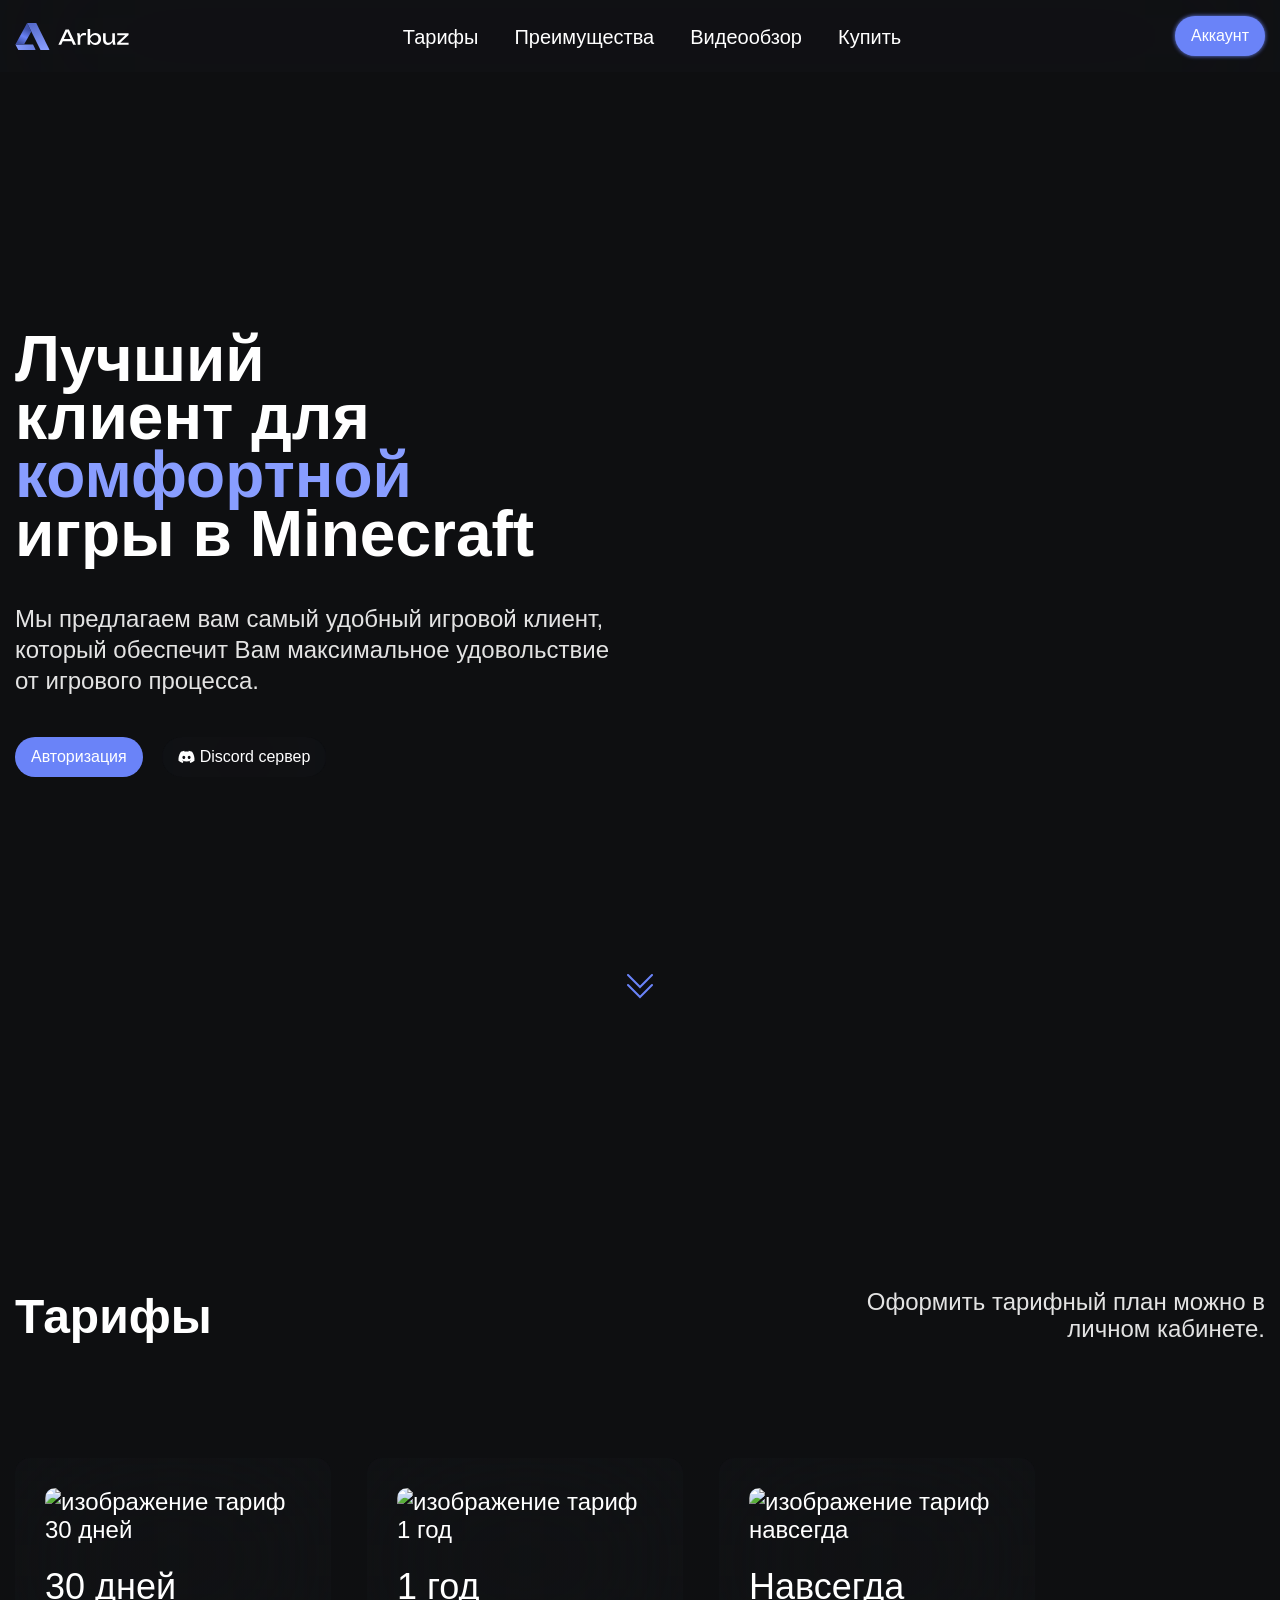
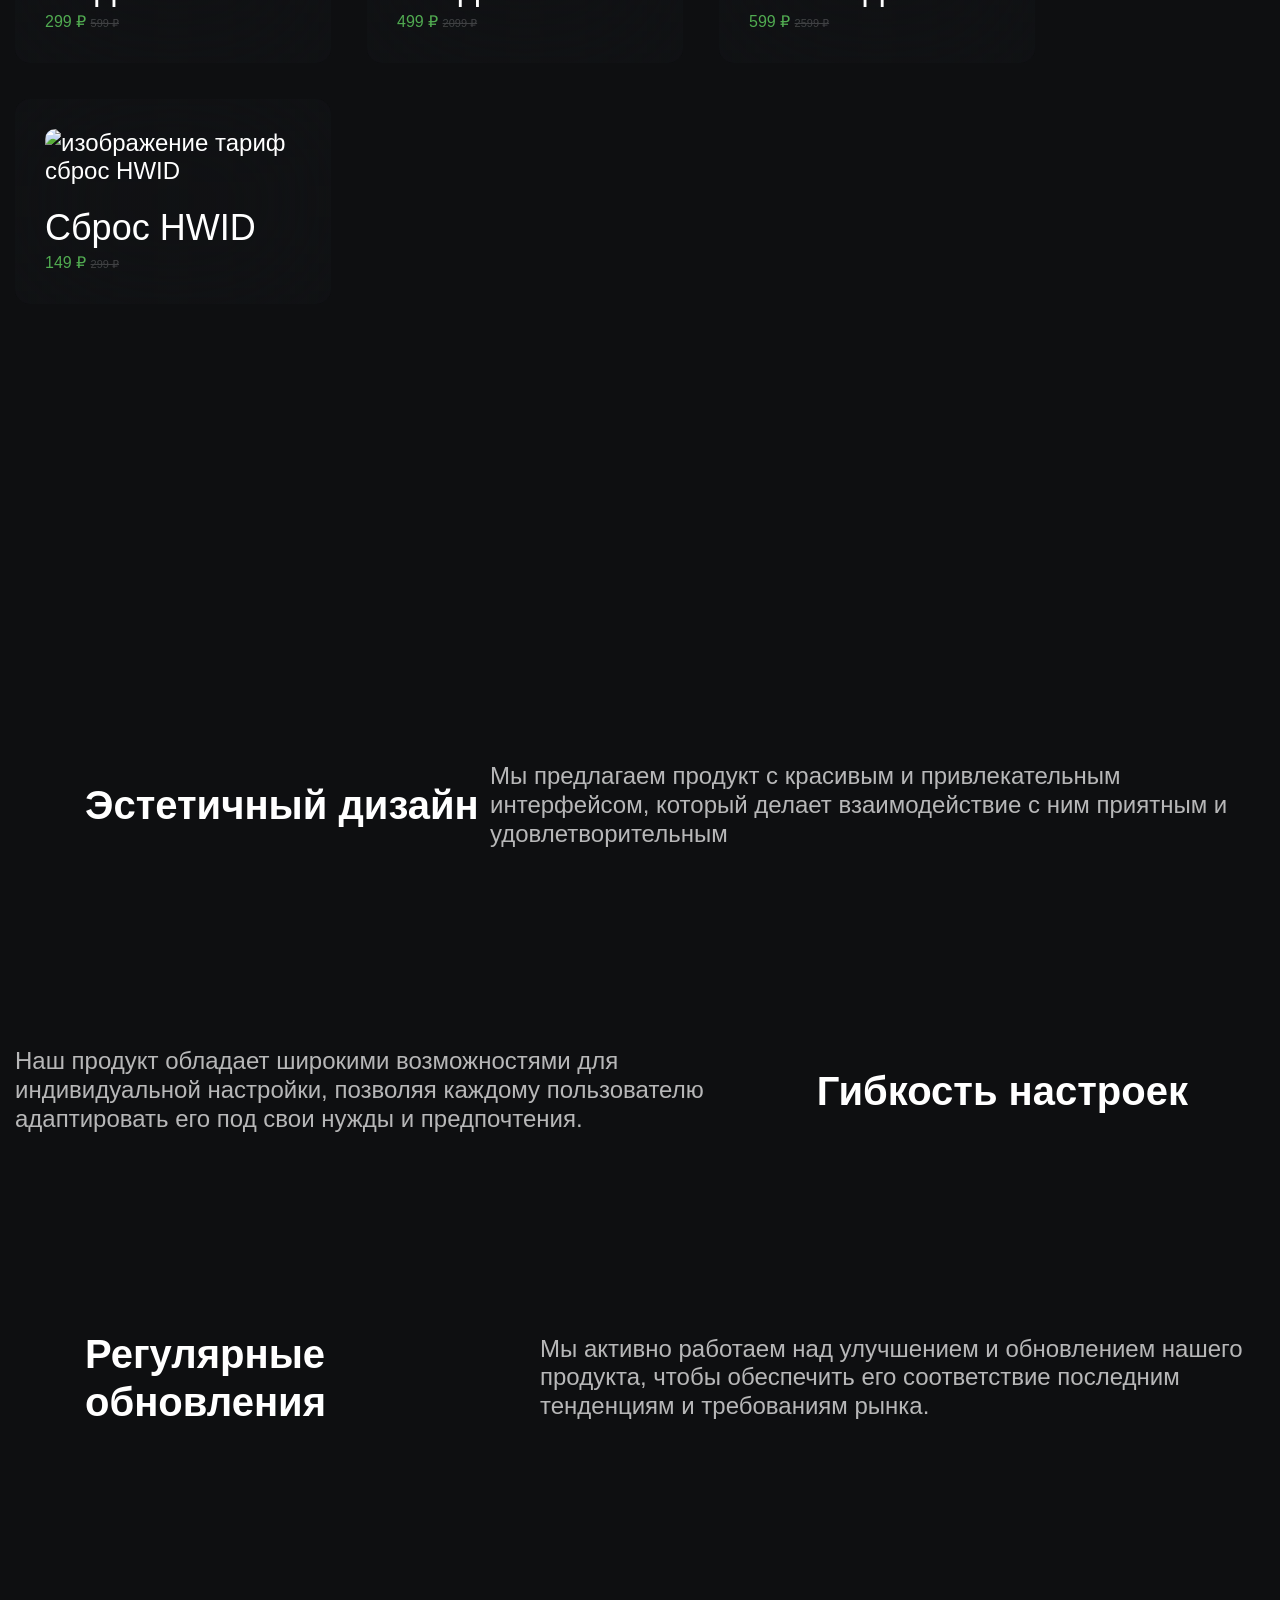
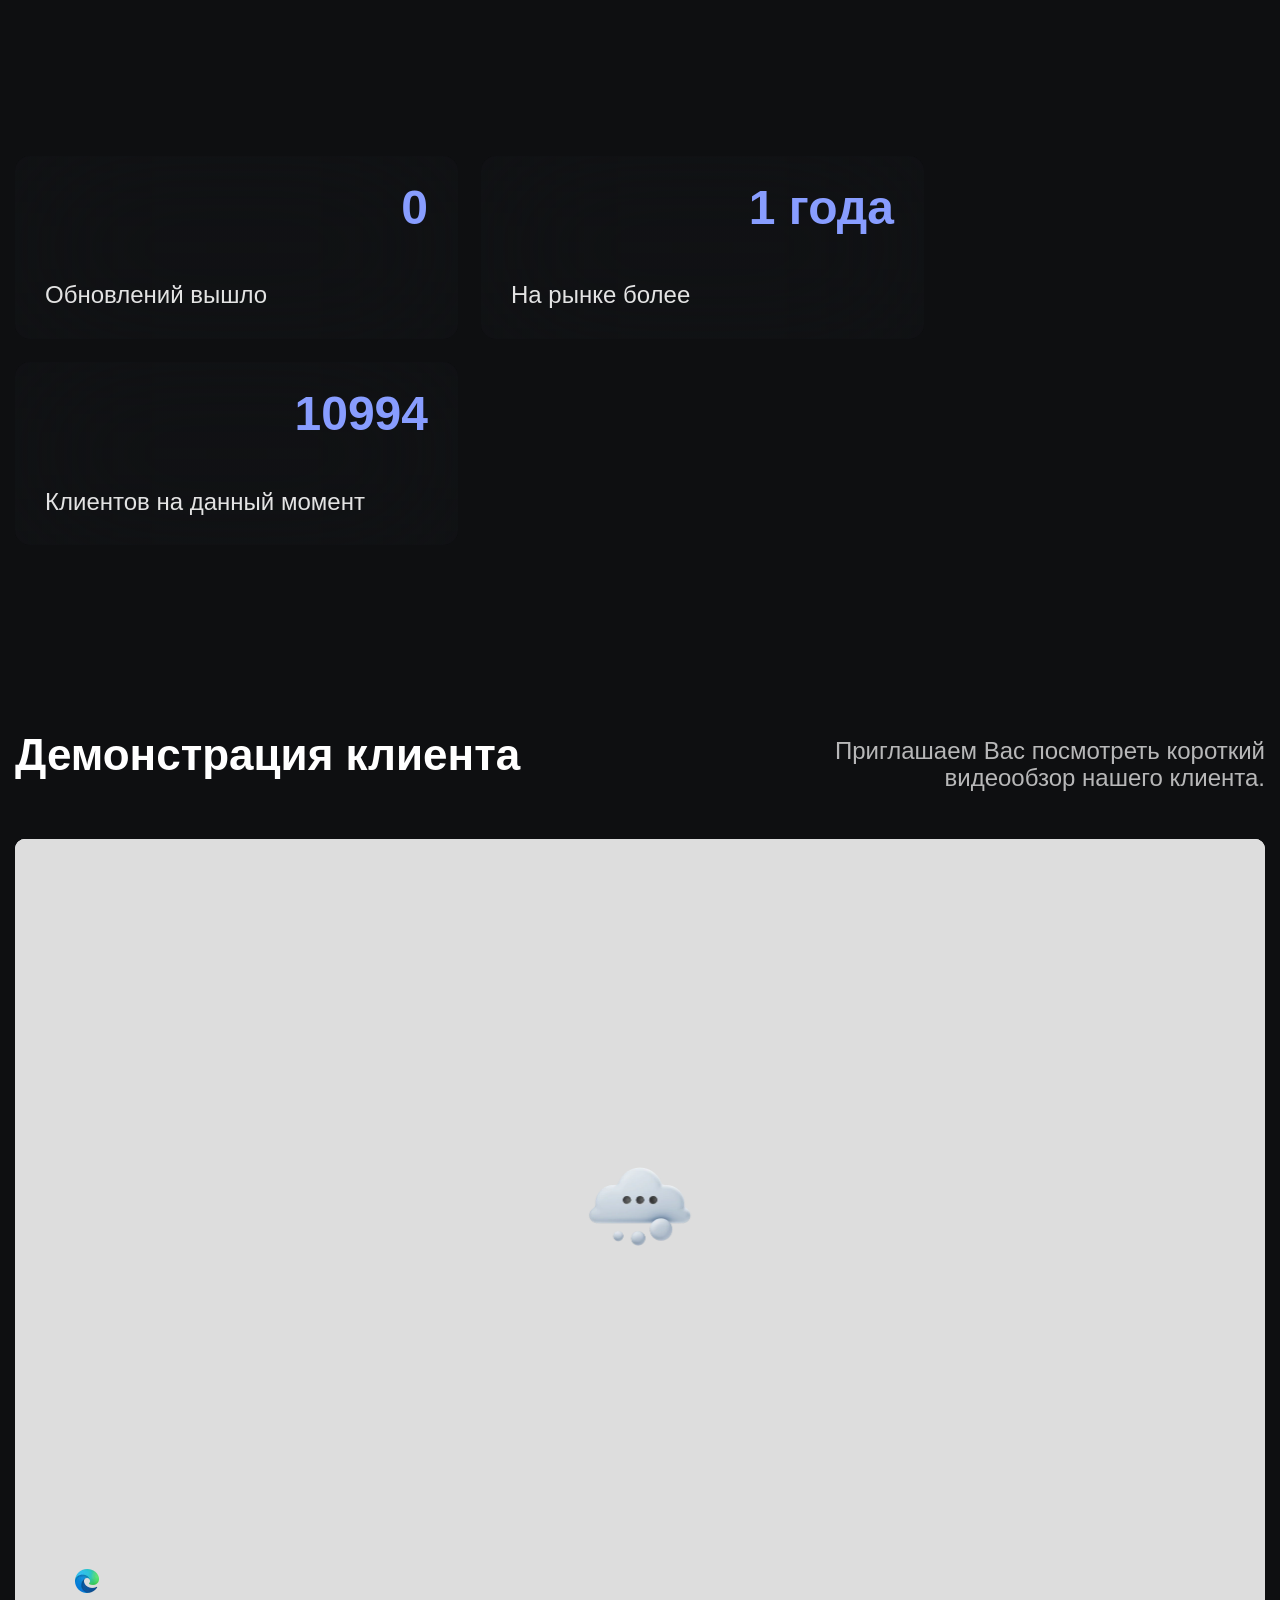
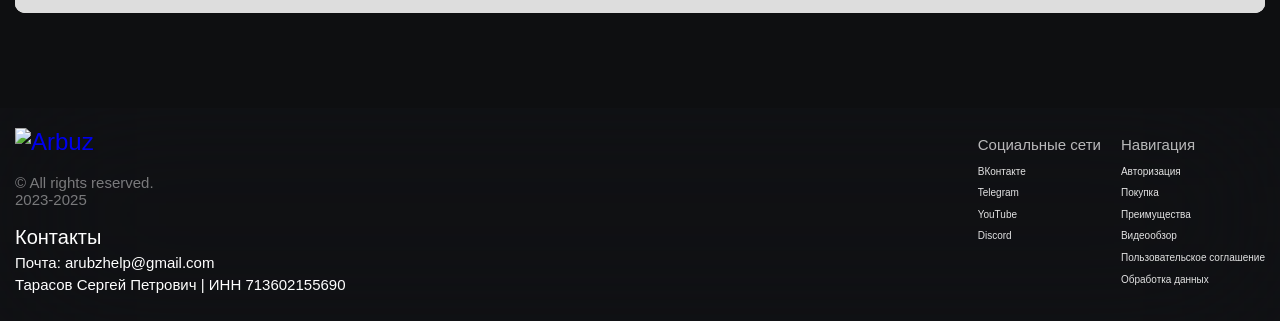
==== index.html @ bd21664f "Update and rename Arbuz.html to index.html" ====
<!DOCTYPE html>
<!-- saved from url=(0017)https://arbuz.cc/ -->
<html lang="en"><head><meta http-equiv="Content-Type" content="text/html; charset=UTF-8">
  
  <meta name="viewport" content="width=device-width, initial-scale=1.0">
  <meta name="keywords" content="arbuz, arbuz client, nursultan, nursultan nextgen, nurik, wexside, celestial, akrien, minecraft, minecraft 1.8, minecraft 1.12.2, minecraft 1.16.5, deadcode, нурсултан, nursultan client, нурсултан клиент, нурик, вексайд, целестиал, акриен, майнкрафт, чит, читы, читы для майнкрафт, читы для minecraft, чит на майнкрафт, чит на minecraft">
  <meta name="description" content=" KalyvanClient - Лучший клиент для комфортной игры. Для майнкрафт 1.16.5 ">
  <title>KalyvanClient</title>
  <link rel="shortcut icon" href="https://arbuz.cc/images/favicon.svg" type="image/svg">
  <link rel="preconnect" href="https://fonts.googleapis.com/">
  <link rel="preconnect" href="https://fonts.gstatic.com/" crossorigin="">
  <link href="css2" rel="stylesheet">
  <link href="css2(1)" rel="stylesheet">
  <link rel="stylesheet" href="aos.css">
  <link rel="stylesheet" href="hamburgers.min.css">
  <link rel="stylesheet" href="var.css">
  <link rel="stylesheet" href="normalize.css">
  <link rel="stylesheet" href="style.css">
  <link rel="stylesheet" href="media.css">
</head>
<body data-aos-easing="ease" data-aos-duration="1000" data-aos-delay="0">

<div class="wrapper">


  <header><div>
    <header class="header">
        <div class="container">
            <div class="header-inner">
                <a href="https://arbuz.cc/">
                    <img src="logo-brand.svg" alt="KalyvanClient">
                </a>
                <button id="hamburger" class="hamburger hamburger--collapse" type="button">
          <span class="hamburger-box">
            <span class="hamburger-inner"></span>
          </span>
                </button>

                <div class="header-main-nav-inner">
                    <nav class="header-main-nav">
                        <ul class="main-nav">
                            <li class="main-nav-list">
                                <a href="https://arbuz.cc/#tariff" class="main-nav-link">Тарифы</a>
                            </li>
                            <li class="main-nav-list">
                                <a href="https://arbuz.cc/#advantages" class="main-nav-link">Преимущества</a>
                            </li>
                            <li class="main-nav-list">
                                <a href="https://arbuz.cc/#videoReview" class="main-nav-link">Видеообзор</a>
                            </li>
                            <li class="main-nav-list">
                                <a href="https://arbuz.cc/cabinet" class="main-nav-link">Купить</a>
                            </li>
                        </ul>
                    </nav>


                    
                    <a href="https://arbuz.cc/auth" class="header-button-authme">Аккаунт</a>
                </div>
            </div>
        </div>
    </header>
</div></header>


  <main class="main-block-bg">
    <div class="container main-block-inner">
      <div class="main-block-info">
        <h1 class="main-block-headline">
          Лучший <br>клиент для <span class="main-block-headline-focus">комфортной</span> <br>игры в Minecraft
        </h1>
        <p class="main-block-desc">
          Мы предлагаем вам самый удобный игровой клиент, который обеспечит Вам максимальное удовольствие от игрового
          процесса.
        </p>
        <div class="main-block-button">
          <a href="https://arbuz.cc/auth" class="main-block-authme">Авторизация</a>
          <a href="https://discord.com/invite/arbuzclient" target="_blank" class="main-block-discord">
            <svg viewBox="0 0 18 18" xmlns="http://www.w3.org/2000/svg" width="17">
              <path d="M14.9006 4.06779C13.7837 3.56177 12.6046 3.20279 11.3934 3C11.2277
              3.2932 11.0777 3.59486 10.9441 3.90372C9.65398 3.71134 8.34198 3.71134
              7.05182 3.90372C6.91819 3.59489 6.76822 3.29323 6.60255 3C5.39058 3.2045
              4.21068 3.56434 3.09264 4.07044C0.87304 7.32013 0.271342 10.4891 0.572191
               13.6131C1.87204 14.5635 3.32695 15.2862 4.87367 15.75C5.22194 15.2865 5.53012
               14.7947 5.79494 14.28C5.29196 14.0941 4.8065 13.8647 4.34417 13.5946C4.46585
               13.5072 4.58485 13.4173 4.69985 13.3299C6.04511 13.956 7.51339 14.2806 8.99999
               14.2806C10.4866 14.2806 11.9549 13.956 13.3001 13.3299C13.4165 13.4239 13.5355
               13.5139 13.6558 13.5946C13.1926 13.8652 12.7062 14.0949 12.2024 14.2813C12.4668
               14.7958 12.775 15.2871 13.1236 15.75C14.6717 15.2881 16.1277 14.5657 17.4278
               13.6144C17.7808 9.99159 16.8247 6.85173 14.9006 4.06779ZM6.17601 11.6919C5.33765
               11.6919 4.64502 10.939 4.64502 10.0128C4.64502 9.08655 5.31358 8.32705 6.17334
               8.32705C7.0331 8.32705 7.72037 9.08655 7.70567 10.0128C7.69096 10.939 7.03043
               11.6919 6.17601 11.6919ZM11.824 11.6919C10.9843 11.6919 10.2943 10.939 10.2943
               10.0128C10.2943 9.08655 10.9629 8.32705 11.824 8.32705C12.6851 8.32705 13.367
               9.08655 13.3523 10.0128C13.3376 10.939 12.6784 11.6919 11.824 11.6919Z" fill="#fff"></path>
            </svg>
            <span>Discord сервер</span>
          </a>
        </div>
      </div>
      <div class="main-block-banner"></div>
    </div>
  </main>

  <section class="about-tariff">
    <div class="container">
      <a href="https://arbuz.cc/#tariff" class="about-tariff-scroll">
        <img src="ic-arrow.svg" alt="иконка скролла">
      </a>

      <div id="tariff" class="about-tariff-section">
        <div class="about-tariff-section-desc">
          <h3 class="about-tariff-section-headline">Тарифы</h3>
          <p class="about-tariff-section-desc-subtitle">Оформить тарифный план можно в личном кабинете.</p>
        </div>

        <div class="about-tariff-card-list">
          <a href="https://arbuz.cc/cabinet" class="about-tariff-card aos-init aos-animate" data-aos="fade-up" data-aos-delay="100" data-aos-once="true">
            <img class="about-tariff-card-image" src="./Arbuz_files/tariff-30-days.png" alt="изображение тариф 30 дней">
            <h4 class="about-tariff-card-period">30 дней</h4>
            <span class="about-tariff-card-price">299 ₽ <span class="about-tariff-card-old-price">599 ₽</span></span>
          </a>
          <a href="https://arbuz.cc/cabinet" class="about-tariff-card aos-init aos-animate" data-aos="fade-up" data-aos-delay="300" data-aos-once="true">
            <img class="about-tariff-card-image" src="./Arbuz_files/tariff-365-days.png" alt="изображение тариф 1 год">
            <h4 class="about-tariff-card-period">1 год</h4>
            <span class="about-tariff-card-price">499 ₽ <span class="about-tariff-card-old-price">2099 ₽</span></span>
          </a>
          <a href="https://arbuz.cc/cabinet" class="about-tariff-card aos-init aos-animate" data-aos="fade-up" data-aos-delay="500" data-aos-once="true">
            <img class="about-tariff-card-image" src="./Arbuz_files/tariff-forever.png" alt="изображение тариф навсегда">
            <h4 class="about-tariff-card-period">Навсегда</h4>
            <span class="about-tariff-card-price">599 ₽ <span class="about-tariff-card-old-price">2599 ₽</span></span>
          </a>
          <a href="https://arbuz.cc/cabinet" class="about-tariff-card aos-init aos-animate" data-aos="fade-up" data-aos-delay="700" data-aos-once="true">
            <img class="about-tariff-card-image" src="./Arbuz_files/tariff-reset.png" alt="изображение тариф сброс HWID">
            <h4 class="about-tariff-card-period">Сброс HWID</h4>
            <span class="about-tariff-card-price">149 ₽ <span class="about-tariff-card-old-price">299 ₽</span></span>
          </a>
        </div>
      </div>
    </div>
  </section>

  <section id="advantages" class="advantage-section">
    <div class="advantage-section-step-one">
      <div class="container">
        <div class="advantage-section-step-one-box">
          <h3 class="advantage-step-headline ic-diamond aos-init aos-animate" data-aos="zoom-fade-right" data-aos-delay="100" data-aos-once="true">
            Эстетичный дизайн</h3>
          <p class="advantage-step-desc aos-init aos-animate" data-aos="zoom-fade-left" data-aos-delay="300" data-aos-once="true">Мы предлагаем
            продукт с красивым и привлекательным интерфейсом, который делает взаимодействие с ним приятным и
            удовлетворительным</p>
        </div>
      </div>
    </div>
    <div class="advantage-section-step-two">
      <div class="container">
        <div class="advantage-section-step-two-box">
          <p class="advantage-step-desc aos-init aos-animate" data-aos="zoom-fade-right" data-aos-delay="100" data-aos-once="true">Наш продукт
            обладает широкими возможностями для индивидуальной настройки, позволяя каждому пользователю адаптировать его
            под свои нужды и предпочтения.</p>
          <h3 class="advantage-step-headline keyboard aos-init aos-animate" data-aos="zoom-fade-left" data-aos-delay="300" data-aos-once="true">
            Гибкость настроек</h3>
        </div>
      </div>
    </div>
    <div class="advantage-section-step-three">
      <div class="container">
        <div class="advantage-section-step-three-box">
          <h3 class="advantage-step-headline update aos-init aos-animate" data-aos="zoom-fade-right" data-aos-delay="100" data-aos-once="true">
            Регулярные обновления</h3>
          <p class="advantage-step-desc update aos-init aos-animate" data-aos="zoom-fade-left" data-aos-delay="300" data-aos-once="true">Мы активно
            работаем над улучшением и обновлением нашего продукта, чтобы обеспечить его соответствие последним тенденциям
            и требованиям рынка.</p>
        </div>
      </div>
    </div>
  </section>

  <section class="about-brand">
    <div class="container">
      <div class="about-brand-card-list">
        <div class="about-brand-card update aos-init aos-animate" data-aos="fade-up" data-aos-delay="100" data-aos-once="true">
          <h5 class="about-brand-card-headline">0</h5>
          <span class="about-brand-card-desc">Обновлений вышло</span>
        </div>
        <div class="about-brand-card market aos-init aos-animate" data-aos="fade-up" data-aos-delay="300" data-aos-once="true">
          <h5 class="about-brand-card-headline">1 года</h5>
          <span class="about-brand-card-desc">На рынке более</span>
        </div>
        <div class="about-brand-card person aos-init aos-animate" data-aos="fade-up" data-aos-delay="500" data-aos-once="true">
          <h5 class="about-brand-card-headline">10994</h5>
          <span class="about-brand-card-desc">Клиентов на данный момент</span>
        </div>
      </div>
    </div>
  </section>

  <section id="videoReview" class="сlient-demo">
    <div class="container">
      <div class="сlient-demo-info">
        <h3 class="сlient-demo-info-headline">Демонстрация клиента</h3>
        <p class="сlient-demo-info-desc">Приглашаем Вас посмотреть короткий видеообзор нашего клиента.</p>
      </div>

      <div class="сlient-dem-video-inner">
        <iframe class="сlient-dem-video" src="F8IndsYfazs.html" style="border: none;" allowfullscreen="" width="500">
          </iframe>
      </div>
    </div>
  </section>

</div>
<footer><div>
    <footer class="footer">
        <div class="container footer-inner">
            <div class="footer-logo-brand">
                <a href="https://arbuz.cc/" class="footer-logo-brand-image">
                    <img src="./Arbuz_files/logo-brand-footer.svg" alt="Arbuz">
                </a>
                <span class="footer-logo-brand-copyright">© All rights reserved. <br>2023-2025</span>



                <p style="font-size: 20px;">Контакты</p>
                <div style="font-size: 15px; margin-top: 5px;">
                    <p style="margin-bottom: 5px;">Почта: arubzhelp@gmail.com</p>
                    <p>Тарасов Сергей Петрович | ИНН 713602155690</p>
                </div>

             </div>


            <div class="footer-media-and-navigate">
                <div class="footer-media">
                    <span class="footer-title">Социальные сети</span>
                    <ul class="footer-menu">
                        <li class="footer-list">
                            <a href="https://vk.com/arbuzclient" target="_blank" class="footer-link">ВКонтакте</a>
                        </li>
                        <li class="footer-list">
                            <a href="https://t.me/arbuzclient" target="_blank" class="footer-link">Telegram</a>
                        </li>
                        <li class="footer-list">
                            <a href="https://www.youtube.com/@RIKERYT" target="_blank" class="footer-link">YouTube</a>
                        </li>
                        <li class="footer-list">
                            <a href="https://discord.com/invite/arbuzclient" target="_blank" class="footer-link">Discord</a>
                        </li>
                    </ul>
                </div>
                <div class="footer-navigate">
                    <span class="footer-title">Навигация</span>
                    <ul class="footer-menu">
                        <li class="footer-list">
                            <a href="https://arbuz.cc/auth" class="footer-link">Авторизация</a>
                        </li>
                        <li class="footer-list">
                            <a href="https://arbuz.cc/cabinet" class="footer-link">Покупка</a>
                        </li>
                        <li class="footer-list">
                            <a href="https://arbuz.cc/#advantages" class="footer-link">Преимущества</a>
                        </li>
                        <li class="footer-list">
                            <a href="https://arbuz.cc/#videoReview" class="footer-link">Видеообзор</a>
                        </li>
                        <li class="footer-list">
                            <a href="https://arbuz.cc/eula" class="footer-link">Пользовательское соглашение</a>
                        </li>
                        <li class="footer-list">
                            <a href="https://arbuz.cc/privacy_policy" class="footer-link">Обработка данных</a>
                        </li>
                    </ul>
                </div>
            </div>
        </div>
    </footer>
</div></footer>

<script src="aos.js.загрузка"></script>
<script src="style.js.загрузка"></script>

</body></html>
---- hamburgers.min.css ----
/*!
 * Hamburgers
 * @description Tasty CSS-animated hamburgers
 * @author Jonathan Suh @jonsuh
 * @site https://jonsuh.com/hamburgers
 * @link https://github.com/jonsuh/hamburgers
 */.hamburger{font:inherit;display:inline-block;overflow:visible;margin:0;padding:15px;cursor:pointer;transition-timing-function:linear;transition-duration:.15s;transition-property:opacity,filter;text-transform:none;color:inherit;border:0;background-color:transparent}.hamburger.is-active:hover,.hamburger:hover{opacity:.7}.hamburger.is-active .hamburger-inner,.hamburger.is-active .hamburger-inner:after,.hamburger.is-active .hamburger-inner:before{background-color:#000}.hamburger-box{position:relative;display:inline-block;width:40px;height:24px}.hamburger-inner{top:50%;display:block;margin-top:-2px}.hamburger-inner,.hamburger-inner:after,.hamburger-inner:before{position:absolute;width:40px;height:4px;transition-timing-function:ease;transition-duration:.15s;transition-property:transform;border-radius:4px;background-color:#000}.hamburger-inner:after,.hamburger-inner:before{display:block;content:""}.hamburger-inner:before{top:-10px}.hamburger-inner:after{bottom:-10px}.hamburger--3dx .hamburger-box{perspective:80px}.hamburger--3dx .hamburger-inner{transition:transform .15s cubic-bezier(.645,.045,.355,1),background-color 0s cubic-bezier(.645,.045,.355,1) .1s}.hamburger--3dx .hamburger-inner:after,.hamburger--3dx .hamburger-inner:before{transition:transform 0s cubic-bezier(.645,.045,.355,1) .1s}.hamburger--3dx.is-active .hamburger-inner{transform:rotateY(180deg);background-color:transparent!important}.hamburger--3dx.is-active .hamburger-inner:before{transform:translate3d(0,10px,0) rotate(45deg)}.hamburger--3dx.is-active .hamburger-inner:after{transform:translate3d(0,-10px,0) rotate(-45deg)}.hamburger--3dx-r .hamburger-box{perspective:80px}.hamburger--3dx-r .hamburger-inner{transition:transform .15s cubic-bezier(.645,.045,.355,1),background-color 0s cubic-bezier(.645,.045,.355,1) .1s}.hamburger--3dx-r .hamburger-inner:after,.hamburger--3dx-r .hamburger-inner:before{transition:transform 0s cubic-bezier(.645,.045,.355,1) .1s}.hamburger--3dx-r.is-active .hamburger-inner{transform:rotateY(-180deg);background-color:transparent!important}.hamburger--3dx-r.is-active .hamburger-inner:before{transform:translate3d(0,10px,0) rotate(45deg)}.hamburger--3dx-r.is-active .hamburger-inner:after{transform:translate3d(0,-10px,0) rotate(-45deg)}.hamburger--3dy .hamburger-box{perspective:80px}.hamburger--3dy .hamburger-inner{transition:transform .15s cubic-bezier(.645,.045,.355,1),background-color 0s cubic-bezier(.645,.045,.355,1) .1s}.hamburger--3dy .hamburger-inner:after,.hamburger--3dy .hamburger-inner:before{transition:transform 0s cubic-bezier(.645,.045,.355,1) .1s}.hamburger--3dy.is-active .hamburger-inner{transform:rotateX(-180deg);background-color:transparent!important}.hamburger--3dy.is-active .hamburger-inner:before{transform:translate3d(0,10px,0) rotate(45deg)}.hamburger--3dy.is-active .hamburger-inner:after{transform:translate3d(0,-10px,0) rotate(-45deg)}.hamburger--3dy-r .hamburger-box{perspective:80px}.hamburger--3dy-r .hamburger-inner{transition:transform .15s cubic-bezier(.645,.045,.355,1),background-color 0s cubic-bezier(.645,.045,.355,1) .1s}.hamburger--3dy-r .hamburger-inner:after,.hamburger--3dy-r .hamburger-inner:before{transition:transform 0s cubic-bezier(.645,.045,.355,1) .1s}.hamburger--3dy-r.is-active .hamburger-inner{transform:rotateX(180deg);background-color:transparent!important}.hamburger--3dy-r.is-active .hamburger-inner:before{transform:translate3d(0,10px,0) rotate(45deg)}.hamburger--3dy-r.is-active .hamburger-inner:after{transform:translate3d(0,-10px,0) rotate(-45deg)}.hamburger--3dxy .hamburger-box{perspective:80px}.hamburger--3dxy .hamburger-inner{transition:transform .15s cubic-bezier(.645,.045,.355,1),background-color 0s cubic-bezier(.645,.045,.355,1) .1s}.hamburger--3dxy .hamburger-inner:after,.hamburger--3dxy .hamburger-inner:before{transition:transform 0s cubic-bezier(.645,.045,.355,1) .1s}.hamburger--3dxy.is-active .hamburger-inner{transform:rotateX(180deg) rotateY(180deg);background-color:transparent!important}.hamburger--3dxy.is-active .hamburger-inner:before{transform:translate3d(0,10px,0) rotate(45deg)}.hamburger--3dxy.is-active .hamburger-inner:after{transform:translate3d(0,-10px,0) rotate(-45deg)}.hamburger--3dxy-r .hamburger-box{perspective:80px}.hamburger--3dxy-r .hamburger-inner{transition:transform .15s cubic-bezier(.645,.045,.355,1),background-color 0s cubic-bezier(.645,.045,.355,1) .1s}.hamburger--3dxy-r .hamburger-inner:after,.hamburger--3dxy-r .hamburger-inner:before{transition:transform 0s cubic-bezier(.645,.045,.355,1) .1s}.hamburger--3dxy-r.is-active .hamburger-inner{transform:rotateX(180deg) rotateY(180deg) rotate(-180deg);background-color:transparent!important}.hamburger--3dxy-r.is-active .hamburger-inner:before{transform:translate3d(0,10px,0) rotate(45deg)}.hamburger--3dxy-r.is-active .hamburger-inner:after{transform:translate3d(0,-10px,0) rotate(-45deg)}.hamburger--arrow.is-active .hamburger-inner:before{transform:translate3d(-8px,0,0) rotate(-45deg) scaleX(.7)}.hamburger--arrow.is-active .hamburger-inner:after{transform:translate3d(-8px,0,0) rotate(45deg) scaleX(.7)}.hamburger--arrow-r.is-active .hamburger-inner:before{transform:translate3d(8px,0,0) rotate(45deg) scaleX(.7)}.hamburger--arrow-r.is-active .hamburger-inner:after{transform:translate3d(8px,0,0) rotate(-45deg) scaleX(.7)}.hamburger--arrowalt .hamburger-inner:before{transition:top .1s ease .1s,transform .1s cubic-bezier(.165,.84,.44,1)}.hamburger--arrowalt .hamburger-inner:after{transition:bottom .1s ease .1s,transform .1s cubic-bezier(.165,.84,.44,1)}.hamburger--arrowalt.is-active .hamburger-inner:before{top:0;transition:top .1s ease,transform .1s cubic-bezier(.895,.03,.685,.22) .1s;transform:translate3d(-8px,-10px,0) rotate(-45deg) scaleX(.7)}.hamburger--arrowalt.is-active .hamburger-inner:after{bottom:0;transition:bottom .1s ease,transform .1s cubic-bezier(.895,.03,.685,.22) .1s;transform:translate3d(-8px,10px,0) rotate(45deg) scaleX(.7)}.hamburger--arrowalt-r .hamburger-inner:before{transition:top .1s ease .1s,transform .1s cubic-bezier(.165,.84,.44,1)}.hamburger--arrowalt-r .hamburger-inner:after{transition:bottom .1s ease .1s,transform .1s cubic-bezier(.165,.84,.44,1)}.hamburger--arrowalt-r.is-active .hamburger-inner:before{top:0;transition:top .1s ease,transform .1s cubic-bezier(.895,.03,.685,.22) .1s;transform:translate3d(8px,-10px,0) rotate(45deg) scaleX(.7)}.hamburger--arrowalt-r.is-active .hamburger-inner:after{bottom:0;transition:bottom .1s ease,transform .1s cubic-bezier(.895,.03,.685,.22) .1s;transform:translate3d(8px,10px,0) rotate(-45deg) scaleX(.7)}.hamburger--arrowturn.is-active .hamburger-inner{transform:rotate(-180deg)}.hamburger--arrowturn.is-active .hamburger-inner:before{transform:translate3d(8px,0,0) rotate(45deg) scaleX(.7)}.hamburger--arrowturn.is-active .hamburger-inner:after{transform:translate3d(8px,0,0) rotate(-45deg) scaleX(.7)}.hamburger--arrowturn-r.is-active .hamburger-inner{transform:rotate(-180deg)}.hamburger--arrowturn-r.is-active .hamburger-inner:before{transform:translate3d(-8px,0,0) rotate(-45deg) scaleX(.7)}.hamburger--arrowturn-r.is-active .hamburger-inner:after{transform:translate3d(-8px,0,0) rotate(45deg) scaleX(.7)}.hamburger--boring .hamburger-inner,.hamburger--boring .hamburger-inner:after,.hamburger--boring .hamburger-inner:before{transition-property:none}.hamburger--boring.is-active .hamburger-inner{transform:rotate(45deg)}.hamburger--boring.is-active .hamburger-inner:before{top:0;opacity:0}.hamburger--boring.is-active .hamburger-inner:after{bottom:0;transform:rotate(-90deg)}.hamburger--collapse .hamburger-inner{top:auto;bottom:0;transition-delay:.13s;transition-timing-function:cubic-bezier(.55,.055,.675,.19);transition-duration:.13s}.hamburger--collapse .hamburger-inner:after{top:-20px;transition:top .2s cubic-bezier(.33333,.66667,.66667,1) .2s,opacity .1s linear}.hamburger--collapse .hamburger-inner:before{transition:top .12s cubic-bezier(.33333,.66667,.66667,1) .2s,transform .13s cubic-bezier(.55,.055,.675,.19)}.hamburger--collapse.is-active .hamburger-inner{transition-delay:.22s;transition-timing-function:cubic-bezier(.215,.61,.355,1);transform:translate3d(0,-10px,0) rotate(-45deg)}.hamburger--collapse.is-active .hamburger-inner:after{top:0;transition:top .2s cubic-bezier(.33333,0,.66667,.33333),opacity .1s linear .22s;opacity:0}.hamburger--collapse.is-active .hamburger-inner:before{top:0;transition:top .1s cubic-bezier(.33333,0,.66667,.33333) .16s,transform .13s cubic-bezier(.215,.61,.355,1) .25s;transform:rotate(-90deg)}.hamburger--collapse-r .hamburger-inner{top:auto;bottom:0;transition-delay:.13s;transition-timing-function:cubic-bezier(.55,.055,.675,.19);transition-duration:.13s}.hamburger--collapse-r .hamburger-inner:after{top:-20px;transition:top .2s cubic-bezier(.33333,.66667,.66667,1) .2s,opacity .1s linear}.hamburger--collapse-r .hamburger-inner:before{transition:top .12s cubic-bezier(.33333,.66667,.66667,1) .2s,transform .13s cubic-bezier(.55,.055,.675,.19)}.hamburger--collapse-r.is-active .hamburger-inner{transition-delay:.22s;transition-timing-function:cubic-bezier(.215,.61,.355,1);transform:translate3d(0,-10px,0) rotate(45deg)}.hamburger--collapse-r.is-active .hamburger-inner:after{top:0;transition:top .2s cubic-bezier(.33333,0,.66667,.33333),opacity .1s linear .22s;opacity:0}.hamburger--collapse-r.is-active .hamburger-inner:before{top:0;transition:top .1s cubic-bezier(.33333,0,.66667,.33333) .16s,transform .13s cubic-bezier(.215,.61,.355,1) .25s;transform:rotate(90deg)}.hamburger--elastic .hamburger-inner{top:2px;transition-timing-function:cubic-bezier(.68,-.55,.265,1.55);transition-duration:.275s}.hamburger--elastic .hamburger-inner:before{top:10px;transition:opacity .125s ease .275s}.hamburger--elastic .hamburger-inner:after{top:20px;transition:transform .275s cubic-bezier(.68,-.55,.265,1.55)}.hamburger--elastic.is-active .hamburger-inner{transition-delay:75ms;transform:translate3d(0,10px,0) rotate(135deg)}.hamburger--elastic.is-active .hamburger-inner:before{transition-delay:0s;opacity:0}.hamburger--elastic.is-active .hamburger-inner:after{transition-delay:75ms;transform:translate3d(0,-20px,0) rotate(-270deg)}.hamburger--elastic-r .hamburger-inner{top:2px;transition-timing-function:cubic-bezier(.68,-.55,.265,1.55);transition-duration:.275s}.hamburger--elastic-r .hamburger-inner:before{top:10px;transition:opacity .125s ease .275s}.hamburger--elastic-r .hamburger-inner:after{top:20px;transition:transform .275s cubic-bezier(.68,-.55,.265,1.55)}.hamburger--elastic-r.is-active .hamburger-inner{transition-delay:75ms;transform:translate3d(0,10px,0) rotate(-135deg)}.hamburger--elastic-r.is-active .hamburger-inner:before{transition-delay:0s;opacity:0}.hamburger--elastic-r.is-active .hamburger-inner:after{transition-delay:75ms;transform:translate3d(0,-20px,0) rotate(270deg)}.hamburger--emphatic{overflow:hidden}.hamburger--emphatic .hamburger-inner{transition:background-color .125s ease-in .175s}.hamburger--emphatic .hamburger-inner:before{left:0;transition:transform .125s cubic-bezier(.6,.04,.98,.335),top .05s linear .125s,left .125s ease-in .175s}.hamburger--emphatic .hamburger-inner:after{top:10px;right:0;transition:transform .125s cubic-bezier(.6,.04,.98,.335),top .05s linear .125s,right .125s ease-in .175s}.hamburger--emphatic.is-active .hamburger-inner{transition-delay:0s;transition-timing-function:ease-out;background-color:transparent!important}.hamburger--emphatic.is-active .hamburger-inner:before{top:-80px;left:-80px;transition:left .125s ease-out,top .05s linear .125s,transform .125s cubic-bezier(.075,.82,.165,1) .175s;transform:translate3d(80px,80px,0) rotate(45deg)}.hamburger--emphatic.is-active .hamburger-inner:after{top:-80px;right:-80px;transition:right .125s ease-out,top .05s linear .125s,transform .125s cubic-bezier(.075,.82,.165,1) .175s;transform:translate3d(-80px,80px,0) rotate(-45deg)}.hamburger--emphatic-r{overflow:hidden}.hamburger--emphatic-r .hamburger-inner{transition:background-color .125s ease-in .175s}.hamburger--emphatic-r .hamburger-inner:before{left:0;transition:transform .125s cubic-bezier(.6,.04,.98,.335),top .05s linear .125s,left .125s ease-in .175s}.hamburger--emphatic-r .hamburger-inner:after{top:10px;right:0;transition:transform .125s cubic-bezier(.6,.04,.98,.335),top .05s linear .125s,right .125s ease-in .175s}.hamburger--emphatic-r.is-active .hamburger-inner{transition-delay:0s;transition-timing-function:ease-out;background-color:transparent!important}.hamburger--emphatic-r.is-active .hamburger-inner:before{top:80px;left:-80px;transition:left .125s ease-out,top .05s linear .125s,transform .125s cubic-bezier(.075,.82,.165,1) .175s;transform:translate3d(80px,-80px,0) rotate(-45deg)}.hamburger--emphatic-r.is-active .hamburger-inner:after{top:80px;right:-80px;transition:right .125s ease-out,top .05s linear .125s,transform .125s cubic-bezier(.075,.82,.165,1) .175s;transform:translate3d(-80px,-80px,0) rotate(45deg)}.hamburger--minus .hamburger-inner:after,.hamburger--minus .hamburger-inner:before{transition:bottom .08s ease-out 0s,top .08s ease-out 0s,opacity 0s linear}.hamburger--minus.is-active .hamburger-inner:after,.hamburger--minus.is-active .hamburger-inner:before{transition:bottom .08s ease-out,top .08s ease-out,opacity 0s linear .08s;opacity:0}.hamburger--minus.is-active .hamburger-inner:before{top:0}.hamburger--minus.is-active .hamburger-inner:after{bottom:0}.hamburger--slider .hamburger-inner{top:2px}.hamburger--slider .hamburger-inner:before{top:10px;transition-timing-function:ease;transition-duration:.15s;transition-property:transform,opacity}.hamburger--slider .hamburger-inner:after{top:20px}.hamburger--slider.is-active .hamburger-inner{transform:translate3d(0,10px,0) rotate(45deg)}.hamburger--slider.is-active .hamburger-inner:before{transform:rotate(-45deg) translate3d(-5.71429px,-6px,0);opacity:0}.hamburger--slider.is-active .hamburger-inner:after{transform:translate3d(0,-20px,0) rotate(-90deg)}.hamburger--slider-r .hamburger-inner{top:2px}.hamburger--slider-r .hamburger-inner:before{top:10px;transition-timing-function:ease;transition-duration:.15s;transition-property:transform,opacity}.hamburger--slider-r .hamburger-inner:after{top:20px}.hamburger--slider-r.is-active .hamburger-inner{transform:translate3d(0,10px,0) rotate(-45deg)}.hamburger--slider-r.is-active .hamburger-inner:before{transform:rotate(45deg) translate3d(5.71429px,-6px,0);opacity:0}.hamburger--slider-r.is-active .hamburger-inner:after{transform:translate3d(0,-20px,0) rotate(90deg)}.hamburger--spin .hamburger-inner{transition-timing-function:cubic-bezier(.55,.055,.675,.19);transition-duration:.22s}.hamburger--spin .hamburger-inner:before{transition:top .1s ease-in .25s,opacity .1s ease-in}.hamburger--spin .hamburger-inner:after{transition:bottom .1s ease-in .25s,transform .22s cubic-bezier(.55,.055,.675,.19)}.hamburger--spin.is-active .hamburger-inner{transition-delay:.12s;transition-timing-function:cubic-bezier(.215,.61,.355,1);transform:rotate(225deg)}.hamburger--spin.is-active .hamburger-inner:before{top:0;transition:top .1s ease-out,opacity .1s ease-out .12s;opacity:0}.hamburger--spin.is-active .hamburger-inner:after{bottom:0;transition:bottom .1s ease-out,transform .22s cubic-bezier(.215,.61,.355,1) .12s;transform:rotate(-90deg)}.hamburger--spin-r .hamburger-inner{transition-timing-function:cubic-bezier(.55,.055,.675,.19);transition-duration:.22s}.hamburger--spin-r .hamburger-inner:before{transition:top .1s ease-in .25s,opacity .1s ease-in}.hamburger--spin-r .hamburger-inner:after{transition:bottom .1s ease-in .25s,transform .22s cubic-bezier(.55,.055,.675,.19)}.hamburger--spin-r.is-active .hamburger-inner{transition-delay:.12s;transition-timing-function:cubic-bezier(.215,.61,.355,1);transform:rotate(-225deg)}.hamburger--spin-r.is-active .hamburger-inner:before{top:0;transition:top .1s ease-out,opacity .1s ease-out .12s;opacity:0}.hamburger--spin-r.is-active .hamburger-inner:after{bottom:0;transition:bottom .1s ease-out,transform .22s cubic-bezier(.215,.61,.355,1) .12s;transform:rotate(90deg)}.hamburger--spring .hamburger-inner{top:2px;transition:background-color 0s linear .13s}.hamburger--spring .hamburger-inner:before{top:10px;transition:top .1s cubic-bezier(.33333,.66667,.66667,1) .2s,transform .13s cubic-bezier(.55,.055,.675,.19)}.hamburger--spring .hamburger-inner:after{top:20px;transition:top .2s cubic-bezier(.33333,.66667,.66667,1) .2s,transform .13s cubic-bezier(.55,.055,.675,.19)}.hamburger--spring.is-active .hamburger-inner{transition-delay:.22s;background-color:transparent!important}.hamburger--spring.is-active .hamburger-inner:before{top:0;transition:top .1s cubic-bezier(.33333,0,.66667,.33333) .15s,transform .13s cubic-bezier(.215,.61,.355,1) .22s;transform:translate3d(0,10px,0) rotate(45deg)}.hamburger--spring.is-active .hamburger-inner:after{top:0;transition:top .2s cubic-bezier(.33333,0,.66667,.33333),transform .13s cubic-bezier(.215,.61,.355,1) .22s;transform:translate3d(0,10px,0) rotate(-45deg)}.hamburger--spring-r .hamburger-inner{top:auto;bottom:0;transition-delay:0s;transition-timing-function:cubic-bezier(.55,.055,.675,.19);transition-duration:.13s}.hamburger--spring-r .hamburger-inner:after{top:-20px;transition:top .2s cubic-bezier(.33333,.66667,.66667,1) .2s,opacity 0s linear}.hamburger--spring-r .hamburger-inner:before{transition:top .1s cubic-bezier(.33333,.66667,.66667,1) .2s,transform .13s cubic-bezier(.55,.055,.675,.19)}.hamburger--spring-r.is-active .hamburger-inner{transition-delay:.22s;transition-timing-function:cubic-bezier(.215,.61,.355,1);transform:translate3d(0,-10px,0) rotate(-45deg)}.hamburger--spring-r.is-active .hamburger-inner:after{top:0;transition:top .2s cubic-bezier(.33333,0,.66667,.33333),opacity 0s linear .22s;opacity:0}.hamburger--spring-r.is-active .hamburger-inner:before{top:0;transition:top .1s cubic-bezier(.33333,0,.66667,.33333) .15s,transform .13s cubic-bezier(.215,.61,.355,1) .22s;transform:rotate(90deg)}.hamburger--stand .hamburger-inner{transition:transform 75ms cubic-bezier(.55,.055,.675,.19) .15s,background-color 0s linear 75ms}.hamburger--stand .hamburger-inner:before{transition:top 75ms ease-in 75ms,transform 75ms cubic-bezier(.55,.055,.675,.19) 0s}.hamburger--stand .hamburger-inner:after{transition:bottom 75ms ease-in 75ms,transform 75ms cubic-bezier(.55,.055,.675,.19) 0s}.hamburger--stand.is-active .hamburger-inner{transition:transform 75ms cubic-bezier(.215,.61,.355,1) 0s,background-color 0s linear .15s;transform:rotate(90deg);background-color:transparent!important}.hamburger--stand.is-active .hamburger-inner:before{top:0;transition:top 75ms ease-out .1s,transform 75ms cubic-bezier(.215,.61,.355,1) .15s;transform:rotate(-45deg)}.hamburger--stand.is-active .hamburger-inner:after{bottom:0;transition:bottom 75ms ease-out .1s,transform 75ms cubic-bezier(.215,.61,.355,1) .15s;transform:rotate(45deg)}.hamburger--stand-r .hamburger-inner{transition:transform 75ms cubic-bezier(.55,.055,.675,.19) .15s,background-color 0s linear 75ms}.hamburger--stand-r .hamburger-inner:before{transition:top 75ms ease-in 75ms,transform 75ms cubic-bezier(.55,.055,.675,.19) 0s}.hamburger--stand-r .hamburger-inner:after{transition:bottom 75ms ease-in 75ms,transform 75ms cubic-bezier(.55,.055,.675,.19) 0s}.hamburger--stand-r.is-active .hamburger-inner{transition:transform 75ms cubic-bezier(.215,.61,.355,1) 0s,background-color 0s linear .15s;transform:rotate(-90deg);background-color:transparent!important}.hamburger--stand-r.is-active .hamburger-inner:before{top:0;transition:top 75ms ease-out .1s,transform 75ms cubic-bezier(.215,.61,.355,1) .15s;transform:rotate(-45deg)}.hamburger--stand-r.is-active .hamburger-inner:after{bottom:0;transition:bottom 75ms ease-out .1s,transform 75ms cubic-bezier(.215,.61,.355,1) .15s;transform:rotate(45deg)}.hamburger--squeeze .hamburger-inner{transition-timing-function:cubic-bezier(.55,.055,.675,.19);transition-duration:75ms}.hamburger--squeeze .hamburger-inner:before{transition:top 75ms ease .12s,opacity 75ms ease}.hamburger--squeeze .hamburger-inner:after{transition:bottom 75ms ease .12s,transform 75ms cubic-bezier(.55,.055,.675,.19)}.hamburger--squeeze.is-active .hamburger-inner{transition-delay:.12s;transition-timing-function:cubic-bezier(.215,.61,.355,1);transform:rotate(45deg)}.hamburger--squeeze.is-active .hamburger-inner:before{top:0;transition:top 75ms ease,opacity 75ms ease .12s;opacity:0}.hamburger--squeeze.is-active .hamburger-inner:after{bottom:0;transition:bottom 75ms ease,transform 75ms cubic-bezier(.215,.61,.355,1) .12s;transform:rotate(-90deg)}.hamburger--vortex .hamburger-inner{transition-timing-function:cubic-bezier(.19,1,.22,1);transition-duration:.2s}.hamburger--vortex .hamburger-inner:after,.hamburger--vortex .hamburger-inner:before{transition-delay:.1s;transition-timing-function:linear;transition-duration:0s}.hamburger--vortex .hamburger-inner:before{transition-property:top,opacity}.hamburger--vortex .hamburger-inner:after{transition-property:bottom,transform}.hamburger--vortex.is-active .hamburger-inner{transition-timing-function:cubic-bezier(.19,1,.22,1);transform:rotate(765deg)}.hamburger--vortex.is-active .hamburger-inner:after,.hamburger--vortex.is-active .hamburger-inner:before{transition-delay:0s}.hamburger--vortex.is-active .hamburger-inner:before{top:0;opacity:0}.hamburger--vortex.is-active .hamburger-inner:after{bottom:0;transform:rotate(90deg)}.hamburger--vortex-r .hamburger-inner{transition-timing-function:cubic-bezier(.19,1,.22,1);transition-duration:.2s}.hamburger--vortex-r .hamburger-inner:after,.hamburger--vortex-r .hamburger-inner:before{transition-delay:.1s;transition-timing-function:linear;transition-duration:0s}.hamburger--vortex-r .hamburger-inner:before{transition-property:top,opacity}.hamburger--vortex-r .hamburger-inner:after{transition-property:bottom,transform}.hamburger--vortex-r.is-active .hamburger-inner{transition-timing-function:cubic-bezier(.19,1,.22,1);transform:rotate(-765deg)}.hamburger--vortex-r.is-active .hamburger-inner:after,.hamburger--vortex-r.is-active .hamburger-inner:before{transition-delay:0s}.hamburger--vortex-r.is-active .hamburger-inner:before{top:0;opacity:0}.hamburger--vortex-r.is-active .hamburger-inner:after{bottom:0;transform:rotate(-90deg)}
---- var.css ----
:root {
  --white-color: #fff;
  --accent-color: #889DFF;
  --additional-accent-color: #6A83F8;
  --background-color: #101114;
  --additional---background-color: #1B1D24;
  --grey-color: #E3E3E3;
  --dark-red-color: #D9D9D9;
  --green-color: #51AB51;
  --background-page-color: #0E0F11;
  --backgoround-button-color-red: #981b1b;
}
---- style.css ----
*,
*::before,
*::after {
  box-sizing: border-box;
}

html {
  scroll-behavior: smooth;
}

body {
  font-family: "Montserrat", sans-serif;
  font-style: normal;
  font-size: 24px;
  color: var(--white-color);
  position: relative;
  z-index: 1;
  background-color: var(--background-page-color);
  margin: 0;
  min-height: 100vh;
}

body::before {
  content: "";
  position: absolute;
  top: 0;
  left: 0;
  right: 0;
  bottom: 0;
  background-image: url('../images/landing-bg.png');
  background-size: cover;
  background-position: center;
  opacity: 0.01;
  z-index: -9999;
}

a {
  text-decoration: none;
  display: inline-block;
}

ul {
  padding: 0;
  margin: 0;
  list-style: none;
}

img {
  height: auto;
  display: block;
}

h1,h2,h3,h4,h5,h6 {
  margin: 0;
}

p {
  margin: 0;
}

.wrapper {
  display: flex;
  flex-direction: column;
  min-height: 100vh;
}

.container {
  max-width: 1405px;
  margin: 0 auto;
  padding: 0 15px;
}

.hamburger .hamburger-inner,
.hamburger .hamburger-inner::before,
.hamburger .hamburger-inner::after {
  background-color: var(--white-color) !important;
}

.hamburger.is-active:hover, .hamburger:hover {
  opacity: 1;
}

.header {
  position: sticky;
  top: 0;
  z-index: 9999;
  padding: 10px 0 15px 0;
  backdrop-filter: blur(79.5px);
  background: rgba(27, 29, 36, 0.2);
}

.header-inner {
  display: flex;
  align-items: center;
  justify-content: space-between;
  flex-wrap: wrap;
}

.header-main-nav-inner {
  width: 100%;
}

.main-nav-list {
  margin-bottom: 18px;
}

.main-nav-list:first-child {
  margin-top: 15px;
}

.main-nav-list:last-child {
  margin-bottom: 30px;
}

.main-nav-link {
  width: 100%;
  font-size: 20px;
  color: var(--white-color);
  transition: .3s ease-in-out;
}

.main-nav-link.active {
  color: var(--accent-color);
}

.hamburger {
  display: block;
}

.header-main-nav-inner {
  display: none;
}
.hamburger.is-active + .header-main-nav-inner {
  display: block;
}

.header-button-authme {
  border-radius: 32px;
  padding: 8px 16px;
  box-shadow: 0 0 4px 0 var(--additional-accent-color);
  background: var(--additional-accent-color);
  font-weight: 500;
  font-size: 16px;
  line-height: 150%;
  color: var(--white-color);
}

.main-block-bg {
  background: url('../images/main-background-forest.png') no-repeat top left;
}

.main-block-info {
  padding-top: 30px;
  padding-bottom: 30px;
}

.main-block-inner {
  display: flex;
}

.main-block-headline {
  font-weight: 600;
  font-size: 43px;
  line-height: 1.1;
  margin-bottom: 40px;
}

.main-block-headline-focus {
  color: var(--accent-color);
}

.main-block-desc {
  color: var(--grey-color);
  margin-bottom: 30px;
  font-size: 20px;
}

.main-block-button {
  display: flex;
  flex-wrap: wrap;
  gap: 20px;
  align-items: center;
}

.main-block-authme, .main-block-discord {
  font-weight: 500;
  font-size: 16px;
  width: 100%;
  text-align: center;
  line-height: 150%;
  color: var(--white-color);
  border-radius: 32px;
  padding: 8px 16px;
}

.main-block-authme {
  background: var(--additional-accent-color);
}

.main-block-discord {
  display: flex;
  align-items: center;
  gap: 5px;
  justify-content: center;
  backdrop-filter: blur(79.5px);
  background: rgba(27, 29, 36, 0.2);
}

.about-tariff {
  background: url('../images/tarif-ellipse-01.png') no-repeat left -45px / contain,
  url('../images/tarif-ellipse-02.png') no-repeat right 70px / contain;
  padding: 80px 0;
}

.about-tariff-scroll {
  display: none;
}

.about-tariff-section-headline {
  font-weight: 600;
  font-size: 43px;
  line-height: 91%;
  margin-bottom: 40px;
  background: url(../icons/ic-money.png) no-repeat 200px / contain;
}

.about-tariff-section-desc {
  margin-bottom: 80px;
}

.about-tariff-section-desc-subtitle {
  color: var(--grey-color);
}

.about-tariff-card-list {
  display: flex;
  flex-direction: column;
  align-items: center;
  flex-wrap: wrap;
  gap: 30px;
}

.about-tariff-card {
  width: 100%;
  display: flex;
  color: white;
  align-items: center;
  flex-direction: column;
  border-radius: 15px;
  padding: 30px;
  backdrop-filter: blur(79.5px);
  background: linear-gradient(90deg, rgba(27, 29, 36, 0.2) 0%, rgba(27, 29, 36, 0.2) 100%);
}

.about-tariff-card-image {
  max-width: 100%;
  border-radius: 10px;
  margin-bottom: 28px;
}

.about-tariff-card-period {
  font-weight: 500;
  font-size: 28px;
  line-height: 67%;
  margin-bottom: 15px;
  text-wrap: nowrap;
}

.about-tariff-card-price {
  font-size: 16px;
  line-height: 100%;
  color: var(--green-color);
}

.about-tariff-card-old-price {
  font-size: 11px;
  line-height: 145%;
  text-decoration: line-through;
  opacity: 0.2;
  color: var(--white-color);
}

.advantage-section-step-one, .advantage-section-step-two, .advantage-section-step-three {
  margin-bottom: 80px;
}

.advantage-step-headline {
  font-weight: 600;
  font-size: 30px;
  padding-left: 60px;
  margin-bottom: 40px;
  line-height: 1.3;
}

.advantage-step-headline.ic-diamond {
  background: url('../icons/ic-diamond.svg') no-repeat left center / 50px 50px;
}

.advantage-step-desc {
  color: rgba(255, 255, 255, 0.7);
}

.advantage-step-headline.keyboard {
  background: url('../icons/ic-keyboard.svg') no-repeat left center / 50px 50px;
}

.advantage-section-step-two-box {
  display: flex;
  flex-direction: column-reverse;
}

.advantage-step-headline.update {
  background: url('../icons/ic-clock.svg') no-repeat left center / 50px 50px;
}

.advantage-section {
  margin-bottom: 50px;
}

.about-brand-card-list {
  display: flex;
  flex-direction: column;
  gap: 23px;
  flex-wrap: wrap;
}

.about-brand-card {
  display: flex;
  flex-direction: column;
  gap: 37px;
  border-radius: 15px;
  padding: 30px;
  backdrop-filter: blur(79.5px);
}

.about-brand-card-headline {
  text-align: right;
  font-weight: 600;
  font-size: 35px;
  line-height: 91%;
  color: var(--accent-color);
}

.about-brand-card-desc {
  font-size: 20px;
  color: var(--grey-color);
}

.about-brand-card.update {
  background: linear-gradient(90deg, rgba(27, 29, 36, 0.2) 0%, rgba(27, 29, 36, 0.2) 100%), url('../icons/ic-pen.svg') no-repeat left 30px top 30px / 35px 35px;
}

.about-brand-card.market {
  background: linear-gradient(90deg, rgba(27, 29, 36, 0.2) 0%, rgba(27, 29, 36, 0.2) 100%), url('../icons/ic-clock.svg') no-repeat left 30px top 30px / 35px 35px;
}

.about-brand-card.person {
  background: linear-gradient(90deg, rgba(27, 29, 36, 0.2) 0%, rgba(27, 29, 36, 0.2) 100%), url('../icons/ic-men.svg') no-repeat left 30px top 30px / 35px 35px;
}

.сlient-demo {
  padding: 100px 0 50px 0;
  background: url(../images/video-ellipse-01.png) no-repeat left top -110px / contain,
  url(../images/video-ellipse-02.png) no-repeat right bottom / contain;
}

.сlient-demo-info-headline {
  font-size: 28px;
  line-height: 1.3;
  background: url('../icons/ic-pc.png') no-repeat left center / 40px 40px;
  margin-bottom: 30px;
  padding-left: 55px;
}

.сlient-demo-info {
  margin-bottom: 55px;
}

.сlient-demo-info-desc {
  opacity: .7;
}

.сlient-dem-video {
  width: 100%;
  border-radius: 10px;
}

.footer {
  backdrop-filter: blur(79.5px);
  background: rgba(27, 29, 36, 0.2);
  padding: 20px 0 27px 0;
  margin-top: auto;
}

.footer-logo-brand-image {
  margin-bottom: 25px;
  display: block;
}

.footer-logo-brand-copyright {
  display: block;
  font-size: 20px;
  color: var(--grey-color);
  opacity: 0.5;
  margin-bottom: 18px;
}

.footer-media {
  margin-bottom: 35px;
}

.footer-list {
  display: block;
  margin-bottom: 10px;
}

.footer-link {
  font-size: 15px;
  color: var(--grey-color);
  transition: .3s ease-in-out;
}

.footer-title {
  display: inline-block;
  font-size: 25px;
  color: var(--grey-color);
  margin-bottom: 20px;
  opacity: 0.8;
}

.footer-watermark-design {
  display: block;
  font-size: 13px;
  color: var(--grey-color);
  opacity: 0.2;
  margin-bottom: 28px;
}

.footer-watermark-design-link {
  text-decoration: underline;
}

.authorization, .personal-account {
  background: url('../images/main-background-forest.png') no-repeat center top;
  min-height: calc(100vh - 73px);
}

.form-group-authorization {
  display: flex;
  flex-direction: column;
  justify-content: center;
  align-items: center;
  min-height: 100vh;
}

.form-authorization {
  text-align: center;
  border-radius: 15px;
  padding: 20px 10px;
  width: 100%;
  backdrop-filter: blur(79.5px);
  background: rgba(27, 29, 36, 0.2);
  min-height: 542px;
}

.form-authorization-logo {
  display: flex;
  align-items: center;
  gap: 9px;
  justify-content: center;
  margin: 0 auto 40px;
}

.form-authorization-headline {
  font-weight: 500;
  font-size: 22px;
  line-height: 133%;
  text-align: center;
  margin-bottom: 30px;
}

.form-authorization-row {
  margin-bottom: 8px;
}

.form-authorization-field {
  border-radius: 32px;;
  height: 40px;
  font-weight: 500;
  width: 100%;
  font-size: 16px;
  color: var(--white-color);
  line-height: 150%;
  opacity: 0.2;
  background: #000;
  border: 0;
  padding: 8px 16px;
}

.form-authorization-field:focus {
  outline: 2px solid var(--additional-accent-color);
}

.form-authorization-recover {
  display: block;
  font-weight: 300;
  font-size: 13px;
  line-height: 185%;
  opacity: 0.3;
  color: var(--white-color);
  margin-bottom: 40px;
}

.h-captcha {
  margin-bottom: 40px;
}

.form-authorization-button {
  border-radius: 32px;
  padding: 8px 16px;
  background: var(--additional-accent-color);
  font-weight: 500;
  font-size: 16px;
  line-height: 150%;
  color: var(--white-color);
  border: none;
  margin-bottom: 9px;
  cursor: pointer;
}

.form-authorization-register {
  display: flex;
  flex-direction: column;
}

.form-authorization-register-text {
  font-weight: 300;
  font-size: 13px;
  opacity: 0.3;
  color: var(--white-color);
}

.form-authorization-register-link {
  font-weight: 300;
  font-size: 13px;
  text-decoration: underline;
  text-decoration-skip-ink: none;
  color: #8c8c8c;
}

.form-authorization-row.password {
  margin-bottom: 40px;
}

.personal-account-inner {
  margin: 50px auto 50px;
}

.personal-account-aside {
  width: 100%;
  border-radius: 15px;
  padding: 20px 8px;
  backdrop-filter: blur(79.5px);
  background: rgba(27, 29, 36, 0.2);
  margin-bottom: 64px;
}

.personal-account-menu-list {
  cursor: pointer;

  margin-bottom: 16px;
  width: 100%;
}

.personal-account-menu-list:last-child {
  margin-bottom: 0;
}

.personal-account-menu-link {
  display: block;
  width: 100%;
  font-size: 16px;
  line-height: 150%;
  color: var(--white-color);
  border-radius: 32px;
  padding: 8px 24px;
  transition: .3s ease-in-out;
}



.personal-account-menu-link.active {
  background:  var(--additional-accent-color);
}

.personal-account-content {
  border-radius: 15px;
  padding: 20px 8px;
  width: 100%;
  backdrop-filter: blur(79.5px);
  background: rgba(27, 29, 36, 0.2);
}

.personal-account-content-headline {
  font-weight: 500;
  font-size: 24px;
  line-height: 133%;
  margin-bottom: 16px;
}

.personal-account-content-avatar-inner {
  display: flex;
  align-items: center;
  gap: 16px;
}

.personal-account-content-avatar-block {
  position: relative;
  width: 104px;
  height: 104px;
  object-fit: cover;
  overflow: hidden;
}

.personal-account-content-avatar {
  border-radius: 50%;
  width: 104px;
  height: 104px;
}

.personal-account-content-avatar-upload {
  display: flex;
  flex-direction: column;
  align-items: center;
  justify-content: center;
  position: absolute;
  right: 0;
  bottom: 0;
  border-radius: 100%;
  height: 25px;
  border: none;
  width: 25px;
  background: rgba(27, 29, 36, 0.2);
  backdrop-filter: blur(79.5px);
  cursor: pointer;
}

.personal-account-content-avatar-icon {
  width: 14px;
  height: 15px;
}



.personal-account-content-inner {
  border-bottom: 1px solid rgba(255, 255, 255, 0.3);
  padding-bottom: 32px;
  margin-bottom: 32px;
}


.personal-account-content-avatar-role {
  display: block;
  font-size: 16px;
  color: rgba(255, 255, 255, 0.6);
  margin-bottom: 8px;
}

.personal-account-content-avatar-role-id {
  font-weight: 200;
  font-size: 16px;
  color: rgba(255, 255, 255, 0.4);
}

.personal-account-content-avatar-user {
  font-weight: 500;
  font-size: 24px;
}

.personal-account-setting-form {
  display: flex;
  flex-direction: column;
  gap: 10px;
}
.container_admin{
  margin-bottom: 30px;
}

.small{
  font-size: 16px;
}

.personal-account-setting-field,
.personal-account-license-promo-code-field,
.personal-account-content-admin-panel-search-field,
.personal-account-content-admin-panel-active-key-field {
  border-radius: 32px;;
  height: 40px;
  font-weight: 500;
  width: 100%;
  font-size: 16px;
  color: var(--white-color);
  line-height: 150%;
  opacity: 0.2;
  background: #000;
  border: 0;
  padding: 8px 16px;
}

.personal-account-setting-field:focus,
.personal-account-license-promo-code-field:focus,
.personal-account-content-admin-panel-search-field:focus,
.personal-account-content-admin-panel-active-key-field:focus {
  outline: 2px solid var(--additional-accent-color);
}

.personal-account-setting-button {
  border: none;
  padding: 10px 0;
  background: transparent;
  font-size: 16px;
  color: var(--grey-color);
  text-align: left;
  cursor: pointer;
}

.personal-account-license-ends {
  margin-bottom: 16px;
}

.personal-account-license-end-data {
  font-weight: 500;
  color: var(--grey-color);
  opacity: 0.5;
}

.personal-account-license-date-format {
  font-weight: 500;
  font-size: 14px;
  color: var(--grey-color);
  opacity: 0.2;
}

.personal-account-license-promo-code {
  display: flex;
  flex-direction: column;
  gap: 15px;
}

.personal-account-license-promo-code-label {
  font-weight: 500;
  font-size: 16px;
}

.personal-account-license-promo-code-field {
  margin-top: 15px;
}

.personal-account-license-promo-code-button {
  text-indent: 210%;
  overflow: hidden;
  border: none;
  background: transparent;
  width: 33px;
  height: 30px;
  cursor: pointer;
  background: url('../icons/ic-checked.png') no-repeat;
}

.personal-account-content-headline.referral-system {
  font-size: 23px;
}

.personal-account-referral-system-promo,
.personal-account-referral-system-used,
.personal-account-referral-system-profit {
  display: flex;
  align-items: center;
  font-weight: 500;
  font-size: 16px;
  gap: 24px;
  margin-bottom: 20px;
}

.personal-account-referral-system-promo-name,
.personal-account-referral-system-used-count,
.personal-account-referral-system-profit-sum {
  display: inline-block;
  font-size: 16px;
  color: rgba(255, 255, 255, 0.7);
}

.personal-account-referral-system-profit-sum {
  color: var(--green-color);
}

.personal-account-content-exit {
  border-radius: 32px;
  padding: 8px 16px 8px 56px;
  border: none;
  cursor: pointer;
  font-weight: 500;
  font-size: 16px;
  color: var(--white-color);
  background: var(--backgoround-button-color-red) url('../icons/ic-exit.png') no-repeat left 16px center;
  line-height: 150%;
}

.personal-account-button-exit {
  text-align: end;
}

.personal-account-content.shop {
  background: none;
  backdrop-filter: none;
  padding: 0;
}

.personal-account-content-shop, .personal-account-content-shop-table-inner {
  backdrop-filter: blur(79.5px);
  background: rgba(27, 29, 36, 0.2);
  border-radius: 15px;
  padding: 20px 8px;
  margin-bottom: 39px;
}

.personal-account-product-list {
  display: flex;
  flex-direction: column;
  gap: 20px;
  margin-bottom: 25px;
  flex-wrap: wrap;
}

.personal-account-product-card-label {
  position: relative;
  backdrop-filter: blur(79.5px);
  background: rgba(27, 29, 36, 0.2);
  border-radius: 16px;
  padding: 16px;
  width: 100%;
  cursor: pointer;
  display: block;
  user-select: none
}

.personal-account-product-card-headline {
  display: block;
  font-weight: 500;
  font-size: 24px;
  margin-bottom: 8px;
}

.personal-account-product-card-price {
  font-size: 16px;
  color: var(--green-color);
}

.personal-account-product-card-old-price {
  font-size: 11px;
  text-decoration: line-through;
  opacity: 0.2;
  color: var(--white-color);
}

.personal-account-product-card-checkbox {
  display: none;
}

.personal-account-product-card-checkbox:checked + .personal-account-product-card-label:before {
  position: absolute;
  content: '';
  right: 16px;
  top: 50%;
  transform: translateY(-50%);
  width: 25px;
  height: 25px;
  border-radius: 50%;
  backdrop-filter: blur(79.5px);
  background: var(--additional-accent-color) url('../icons/ic-check.svg') no-repeat center center / 15px 15px;
}

.personal-account-product-payment {
  border: none;
  border-radius: 32px;
  padding: 8px 16px;
  background: var(--additional-accent-color);
  font-weight: 500;
  font-size: 16px;
  color: var(--white-color);
  cursor: pointer;
  height: 40px;
}

.personal-account-content-shop-table {
  max-width: 800px;
  overflow-x: auto;
}

table {
  width: 90%;
  border-collapse: collapse;
  font-size: 16px;
  text-align: left;
}

th {
  font-weight: 600;
}

td {
  color: rgba(255, 255, 255, 0.7);
}

th, td {
  padding: 16px 15px;
  text-wrap: nowrap;
}

.personal-account-content-download-client-button {
  border-radius: 32px;
  padding: 8px 16px;
  background: var(--additional-accent-color);
  font-weight: 500;
  font-size: 16px;
  margin-bottom: 32px;
  border: none;
  cursor: pointer;
  color: var(--white-color);
}

.personal-account-content-download-client-update,
.personal-account-content-download-client-number {
  display: flex;
  gap: 24px;
  margin-bottom: 16px;
  font-weight: 500;
  font-size: 16px;
}

.answerGood {
  margin-left: 10px;
  font-size: 16px;
  font-weight: 600;
  color: green;
}

.answerNetral {
  margin-left: 10px;
  font-size: 16px;
  font-weight: 600;
  color: white;
}


.answerBad {
  margin-left: 10px;
  font-size: 16px;
  font-weight: 600;
  color: red;
}

.personal-account-content-download-client-date,
.personal-account-content-download-client-count {
  font-size: 16px;
  color: rgba(255, 255, 255, 0.7);
  opacity: 0.5;
  font-weight: 400;
}

.personal-account-content-download-client-video {
  border-radius: 30px;
  width: 100%
}

.personal-account-content-headline.download-client {
  font-size: 21px;
}

.personal-account-content-support-desc {
  font-size: 16px;
  line-height: 150%;
  color: rgba(255, 255, 255, 0.7);
  opacity: 0.5;
  margin-bottom: 16px;
}

.personal-account-content-support-link {
  display: inline-block;
  font-weight: 500;
  font-size: 16px;
  line-height: 150%;
  color: var(--white-color);
  border-radius: 32px;
  padding: 8px 16px;
  background: var(--additional-accent-color);
}

.personal-account-content-admin-panel-search-user {
  display: flex;
  flex-direction: column;
  gap: 16px;

}

.personal-account-content-admin-panel-search-field.search {
  max-width: 500px;
}

.personal-account-content-admin-panel-select-field {
  display: none;
}

.personal-account-content-admin-panel-select-label {
  border-radius: 32px;
  padding: 8px 16px;
  background: rgba(0, 0, 0, 0.25);
  font-weight: 500;
  font-size: 16px;
  line-height: 150%;
  color: var(--white-color);
  opacity: 0.2;
  cursor: pointer;
  align-self: flex-start;
}

.personal-account-content-admin-panel-select-field:checked + .personal-account-content-admin-panel-select-label {
  background: var(--additional-accent-color);
  color: var(--white-color);
  opacity: 1;
}

.personal-account-content-admin-panel-about-account {
  margin-bottom: 32px;
}

.personal-account-content-admin-panel-about-account-role {
  display: flex;
  align-items: center;
  margin-bottom: 32px;
}

.personal-account-content-admin-panel-about-account-role-img {
  width: 104px;
  height: 104px;
  border-radius: 50%;
  margin-right: 32px;
}

.personal-account-content-admin-panel-about-account-role-status {
  display: block;
  font-size: 16px;
  color: rgba(255, 255, 255, 0.6);
  margin-bottom: 8px;
}

.personal-account-content-admin-panel-about-account-role-id {
  font-weight: 200;
  font-size: 16px;
  color: rgba(255, 255, 255, 0.2);
}

.personal-account-content-admin-panel-about-account-role-nickname {
  font-weight: 500;
}

.personal-account-content-admin-panel-about-account-category {
  display: flex;
  gap: 24px;
  font-weight: 500;
  font-size: 16px;
  margin-bottom: 16px;
}

.personal-account-content-admin-panel-about-account-category-info {
  font-size: 16px;
  font-weight: 400;
  color: var(--white-color);
  opacity: 0.5;
}

.personal-account-content-admin-panel-active-key {
  margin-bottom: 32px;
}

.personal-account-content-admin-panel-active-key-form {
  display: flex;
  align-items: center;
  flex-wrap: wrap;
  gap: 16px;
}

.personal-account-content-admin-panel-active-key-field.key::placeholder,
.personal-account-content-admin-panel-active-key-field.id::placeholder {
  text-align: center;
}


.personal-account-content-admin-panel-active-key-submit {
  text-indent: 105%;
  overflow: hidden;
  border: none;
  line-height: 1.2;
  background: url('../icons/ic-checked.png') no-repeat;
  cursor: pointer;
}

.personal-account-content-admin-panel-control-user-field {
  display: none;
}

.personal-account-content-admin-panel-control-action {
  display: flex;
  flex-wrap: wrap;
  align-items: center;
  margin: 0 16px 16px 0;
}

.personal-account-content-admin-panel-control-user {
  display: flex;
  flex-wrap: wrap;
  align-items: center;
  gap: 16px;
  margin-bottom: 32px;
}

.personal-account-content-admin-panel-control-user-label {
  border-radius: 32px;
  padding: 8px 16px;
  font-weight: 500;
  background: rgba(0, 0, 0, 0.25);
  font-size: 16px;
  line-height: 150%;
  cursor: pointer;
  color: var(--white-color);
  opacity: 0.2;
}

.personal-account-content-admin-panel-control-user-field:checked  + .personal-account-content-admin-panel-control-user-label {
  background: var(--additional-accent-color);
  color: var(--white-color);
  opacity: 1;
}

.personal-account-menu-list:last-child .personal-account-menu-link.admin {
  opacity: 1;
}

.personal-account-content-admin-panel-chart {
  max-width: 100%;
  margin: auto auto 32px auto;
}
---- media.css ----
@media screen and (min-width: 480px) {
  .main-block-headline {
    font-size: 50px;
  }

  .main-block-headline, .main-block-desc {
    max-width: 600px;
  }

  .main-block-button {
    flex-wrap: nowrap;
    gap: 19px;
  }

  .main-block-authme, .main-block-discord {
    width: auto;
  }

  .about-tariff-card-list {
    flex-direction: row;
    justify-content: center;
  }

  .advantage-step-headline {
    line-height: 1.6;
  }

  .footer-media-and-navigate {
    display: flex;

    column-gap: 35px;
    flex-wrap: wrap;
  }

  .personal-account-setting-form {
    flex-direction: row;
    gap: 15px;
  }

  .personal-account-setting-field {
    width: 190px;
  }

  .personal-account-license-promo-code-field {
    width: 229px;
    margin-top: 0;
    margin-left: 16px;
  }

  .personal-account-license-promo-code {
    flex-direction: row;
    align-items: center;
    gap: 8px;
  }

  .personal-account-content-headline.referral-system {
    font-size: 24px;
  }

  .personal-account-content-headline.download-client {
    font-size: 24px;
  }
}

@media screen and (min-width: 650px) {
  .about-tariff-card {
    width: 259px;
    display: block;
  }

  .form-authorization {
    max-width: 614px;
  }

  .personal-account-license-ends {
    display: flex;
    gap: 16px;
    align-items: center;
  }

  .personal-account-content-headline.license {
    margin-bottom: 0;
  }

  .personal-account-content-admin-panel-active-key-field.key,
  .personal-account-content-admin-panel-active-key-field.id {
    width: 190px;
  }
}

@media screen and (min-width: 865px) {
  .about-tariff-card-list {
    justify-content: normal;
  }
}

@media screen and (min-width: 900px) {
  .main-block-banner {
    background: url('../images/main-background.png') no-repeat center -30px / contain;
    width: 50%;
  }

  .about-tariff {
    padding-bottom: 120px;
  }
}

@media screen and (min-width: 1000px) {
  .hamburger {
    display: none;
  }

  .header-main-nav-inner {
    display: block;
  }

  .main-nav {
    display: flex;
    align-items: center;
    gap: 36px;
  }

  .main-nav-list, .main-nav-list:first-child, .main-nav-list:last-child {
    margin: 0;
  }

  .header-main-nav-inner {
    width: 100%;
    display: flex;
    align-items: center;
  }

  .header-inner {
    flex-wrap: nowrap;
    justify-content: normal;
  }

  .header-main-nav {
    margin: 0 auto;
  }

  .advantage-step-headline.keyboard {
    text-align: left;
  }

  .about-brand-card-list {
    flex-direction: row;
  }

  .about-brand-card {
    width: 443px;
    gap: 52px;
  }

  .footer-inner {
    display: flex;
    justify-content: space-between;
  }

  .footer-media-and-navigate {
    justify-content: end;
  }

  .form-authorization {
    padding: 24px;
  }

  .form-authorization-headline {
    font-size: 24px;
  }

  .form-authorization-logo {
    margin-bottom: 28px;
  }

  .personal-account-content, .personal-account-aside {
    padding: 24px;
  }

  .personal-account-inner {
    margin: 133px auto 75px;
    display: flex;
    align-items: flex-start;
    gap: 45px;
  }

  .personal-account-aside {
    min-height: 300px;
    width: 370px;
    flex-shrink: 0;
  }

  .personal-account-content-shop {
    padding: 24px;
  }

  .personal-account-product-card-checkbox:checked + .personal-account-product-card-label:before {
    width: 30px;
    height: 30px;
    background: var(--additional-accent-color) url('../icons/ic-check.svg') no-repeat center center;
  }

  .personal-account-content-shop-table-inner {
    padding: 24px;
  }
}

.content-section {
  display: none;
}

 .content-section.active {
  display: block;
}

.personal-account-menu-link.active {
  font-weight: bold;
}

@media screen and (min-width: 1200px) {
  .header {
    padding: 16px 0 16px 0;
  }

  .main-block-info {
    width: 50%;
    padding-top: 258px;
    padding-bottom: 146px;
  }

  .main-block-banner {
    background: url('../images/main-background.png') no-repeat center center / contain;
  }

  .main-block-headline, .main-block-desc {
    max-width: none;
  }

  .main-block-desc {
    max-width: 600px;
    font-size: 24px;
    line-height: 1.3;
    margin-bottom: 40px;
  }

  .main-block-headline {
    font-size: 64px;
    line-height: 91%;
  }

  .about-tariff-card-list {
    gap: 36px;
  }

  .about-tariff-card {
    width: 316px;
  }

  .about-tariff-card-period {
    font-size: 36px;
    margin-bottom: 6px;
  }

  .about-tariff-card-image {
    margin-bottom: 32px;
  }

  .about-tariff {
    position: relative;
    padding-top: 272px;
    margin-bottom: 223px;
  }

  .about-tariff-section-desc {
    display: flex;
    justify-content: space-between;
    padding-top: 100px;
  }

  .about-tariff-section-desc-subtitle {
    max-width: 434px;
    text-align: right;
    margin-top: -7px;
  }

  .about-tariff-section-headline {
    font-size: 48px;
    background: url(../icons/ic-money.png) no-repeat 222px;
    padding-right: 80px;
  }

  .about-tariff-scroll {
    position: absolute;
    top: 51px;
    left: 50%;
    transform: translateX(-50%);
    display: block;
    transition: 1s;
    animation: pulse 5s infinite;
  }

  @keyframes pulse {
    0% {
      transform: scale(1.1);
    }
    25% {
      transform: scale(1.3);
    }
    50% {
      transform: scale(1.1);
    }
    75% {
      transform: scale(1.3);
    }
    100% {
      transform: scale(1.1);
    }
  }

  .advantage-section-step-one-box, .advantage-section-step-two-box, .advantage-section-step-three-box {
    display: flex;
    align-items: center;
    justify-content: space-between;
  }

  .advantage-section-step-two-box {
    flex-direction: row;
  }

  .advantage-section-step-two {
    margin-bottom: 166px;
  }

  .advantage-step-headline.keyboard {
    background: url('../icons/ic-keyboard.svg') no-repeat right -3px center;
    padding-left: 0;
    padding-right: 77px;
    text-align: end;
  }

  .advantage-step-headline.ic-diamond {
    background: url('../icons/ic-diamond.svg') no-repeat left center / 58px 58px;
  }

  .advantage-step-desc {
    max-width: 775px;
    line-height: 1.2;
  }

  .advantage-step-headline {
    margin-bottom: 0;
    font-size: 40px;
    line-height: 1.2;
    padding-left: 70px;
  }

  .advantage-section-step-one {
    margin-bottom: 169px;
  }

  .advantage-section-step-one, .advantage-section-step-two, .advantage-section-step-three {
    padding: 15px 0;
  }

  .advantage-step-desc.update {
    max-width: 725px;
  }

  .about-brand {
    margin-bottom: 70px;
  }

  .about-brand-card.update {
    background: linear-gradient(90deg, rgba(27, 29, 36, 0.2) 0%, rgba(27, 29, 36, 0.2) 100%), url('../icons/ic-pen.svg') no-repeat left 30px top 30px / 58px 58px;
  }

  .about-brand-card.market {
    background: linear-gradient(90deg, rgba(27, 29, 36, 0.2) 0%, rgba(27, 29, 36, 0.2) 100%), url('../icons/ic-clock.svg') no-repeat left 30px top 30px / 58px 58px;
  }

  .about-brand-card.person {
    background: linear-gradient(90deg, rgba(27, 29, 36, 0.2) 0%, rgba(27, 29, 36, 0.2) 100%), url('../icons/ic-men.svg') no-repeat left 30px top 30px / 58px 58px;
  }

  .about-brand-card-headline {
    font-size: 48px;
  }

  .about-brand-card-desc {
    font-size: 24px;
  }

  .advantage-section {
    margin-bottom: 235px;
    padding-top: 100px;
  }

  .сlient-dem-video {
    height: 774px;
  }

  .сlient-demo-info-desc {
    max-width: 519px;
    font-size: 24px;
    text-align: right;
  }

  .сlient-demo-info {
    display: flex;
    justify-content: space-between;
    align-items: center;
    margin-bottom: 26px;
  }

  .сlient-demo {
    padding: 100px 0 89px 0;
  }

  .сlient-demo-info-headline {
    margin-top: 11px;
    font-size: 44px;
    background: url(../icons/ic-pc.png) no-repeat right 5px center;
    padding-left: 0;
    padding-right: 80px;
  }

  .footer-logo-brand-copyright {
    font-size: 15px;
  }

  .footer-title {
    font-size: 15px;
  }

  .footer-link {
    font-size: 10px;
  }

  .footer-logo-brand-image {
    margin-bottom: 18px;
  }

  .footer-media-and-navigate {
    gap: 20px;
  }

  .footer-list {
    margin-bottom: 0;
    line-height: 0.9;
  }

  .footer-title {
    margin-bottom: 0;
  }

  .form-authorization-logo {
    margin-bottom: 40px;
  }

  .form-authorization-headline {
    margin-bottom: 40px;
  }

  .personal-account-inner {
    gap: 64px;
  }

  .personal-account-aside {
    width: 424px;
  }

  .personal-account-product-list {
    flex-direction: row;
  }

  .personal-account-product-card-label {
    width: 303px;
  }

  .personal-account-product-list {
    row-gap: 38px;
    column-gap: 28px;
  }
}

@media screen and (min-width: 1420px) {
  .personal-account-product-card-label {
    width: 405px;
  }
}

@media screen and (min-width: 1650px) {
  .advantage-section-step-one {
    background: url('../images/step-01.png') no-repeat 62px center;
  }

  .advantage-section-step-two {
    background: url('../images/step-02.png') no-repeat right 42px center;
  }

  .advantage-section-step-three {
    background: url('../images/step-03.png') no-repeat 43px center;
  }
}

@media screen and (min-width: 2000px) {
  .about-tariff,
  .advantage-section-step-one,
  .advantage-section-step-two,
  .advantage-section-step-three,
  .сlient-demo {
    background: none;
  }
}

@media (hover: hover) and (pointer: fine) {
  .main-nav-link:hover, .footer-link:hover {
    color: var(--accent-color);
  }

  .personal-account-menu-link:hover {
    background: var(--additional-accent-color);
  }
}
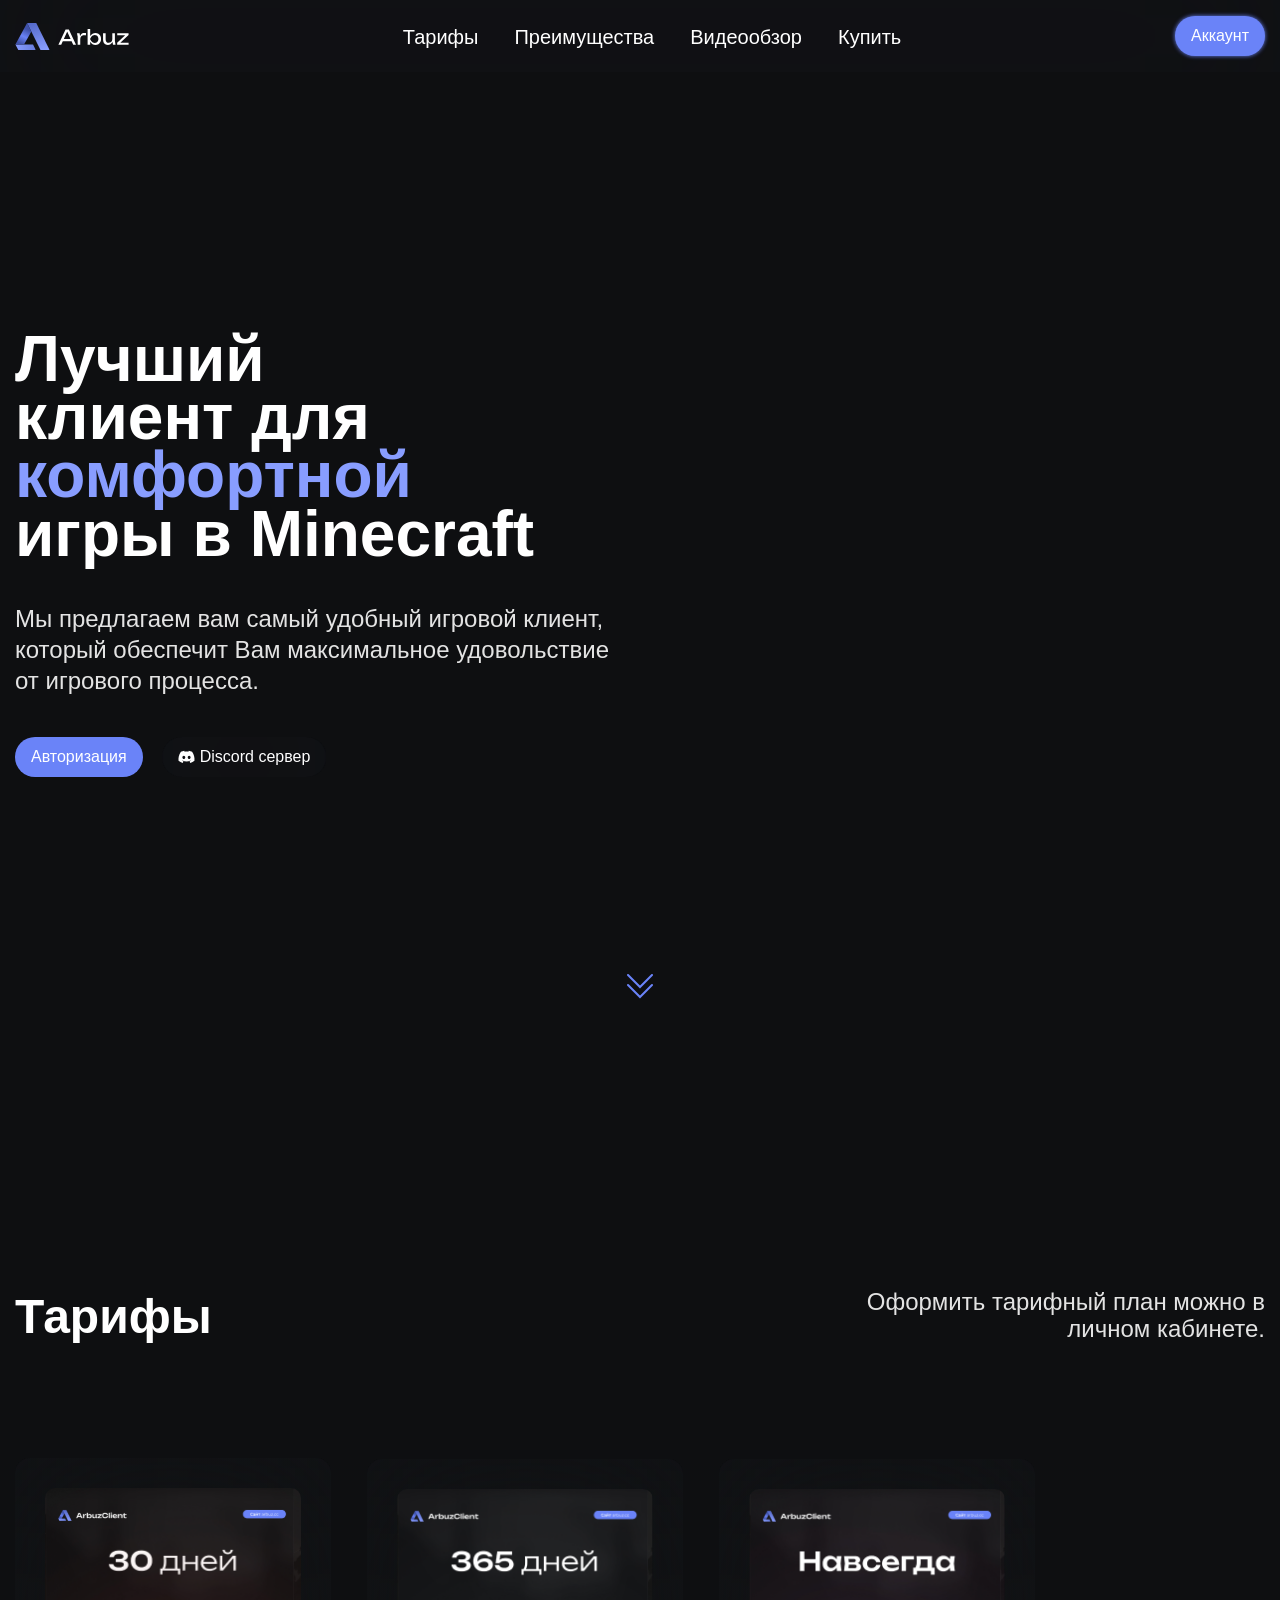
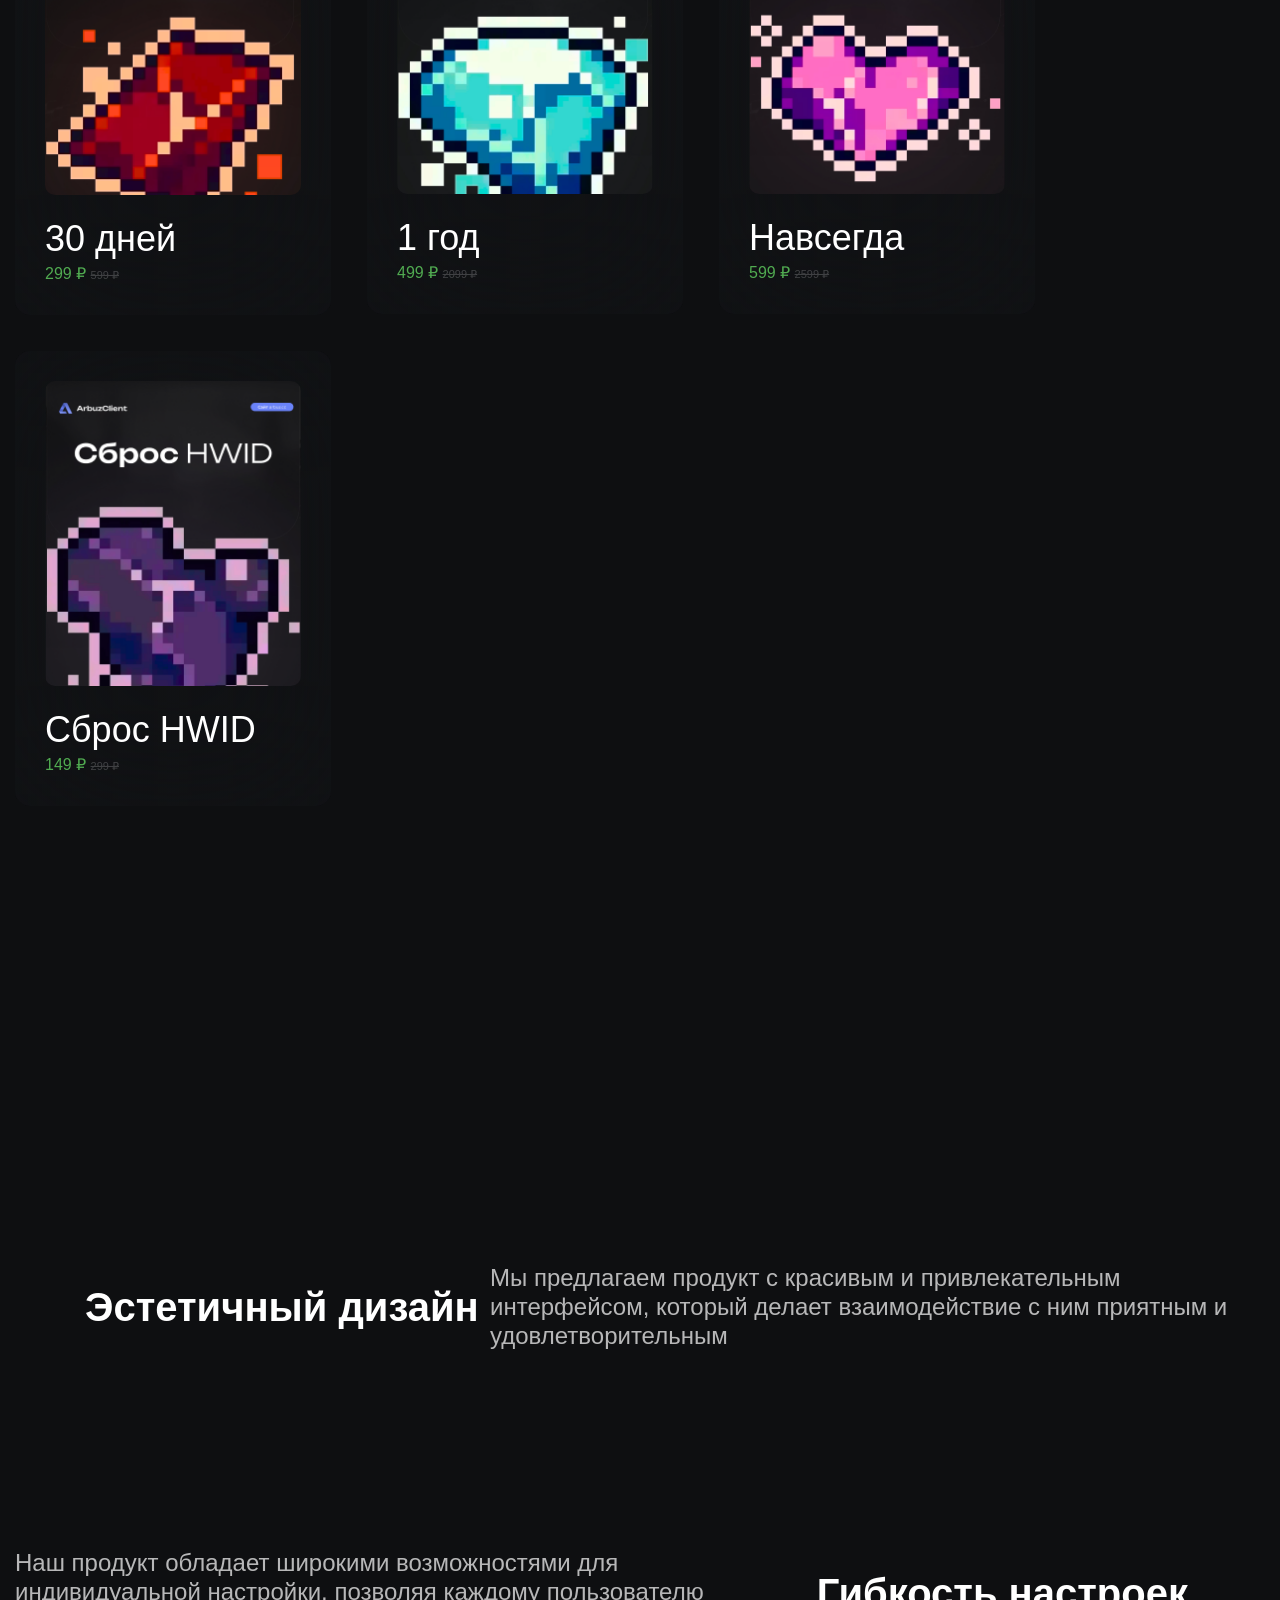
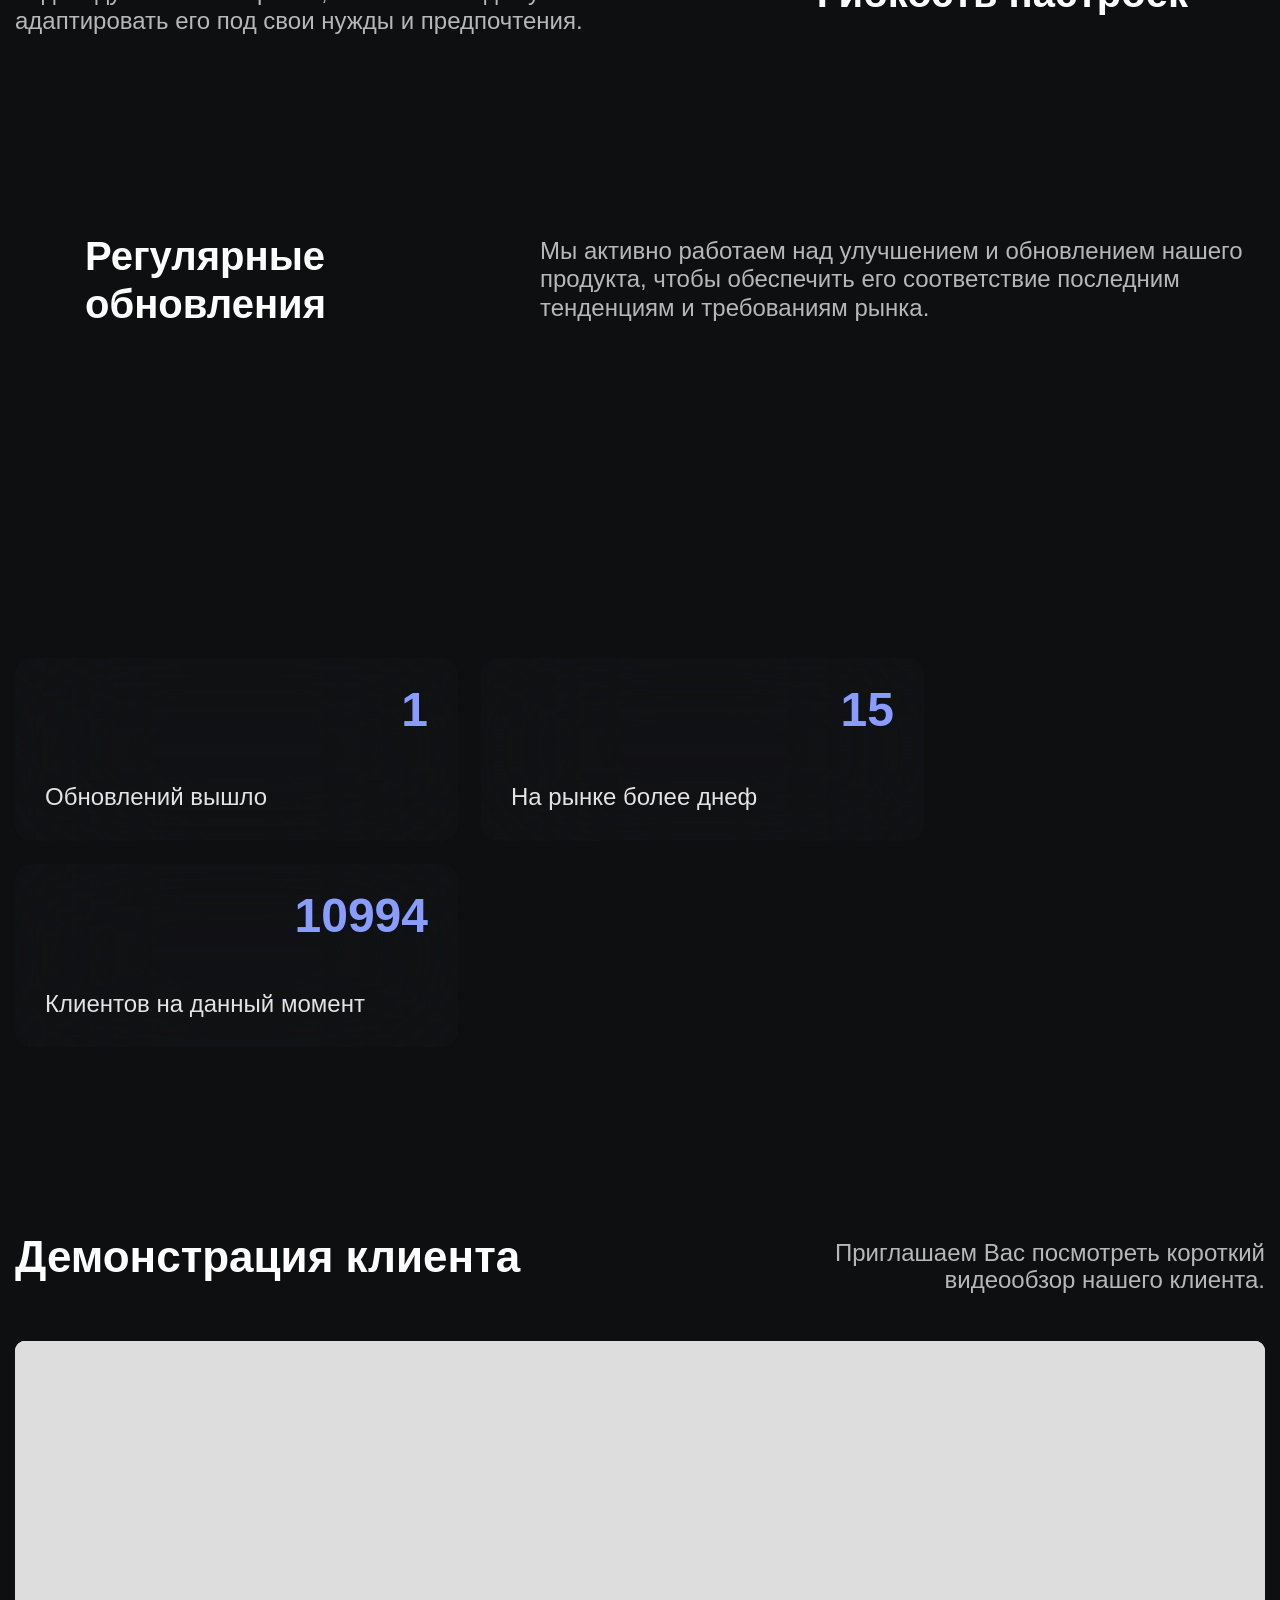
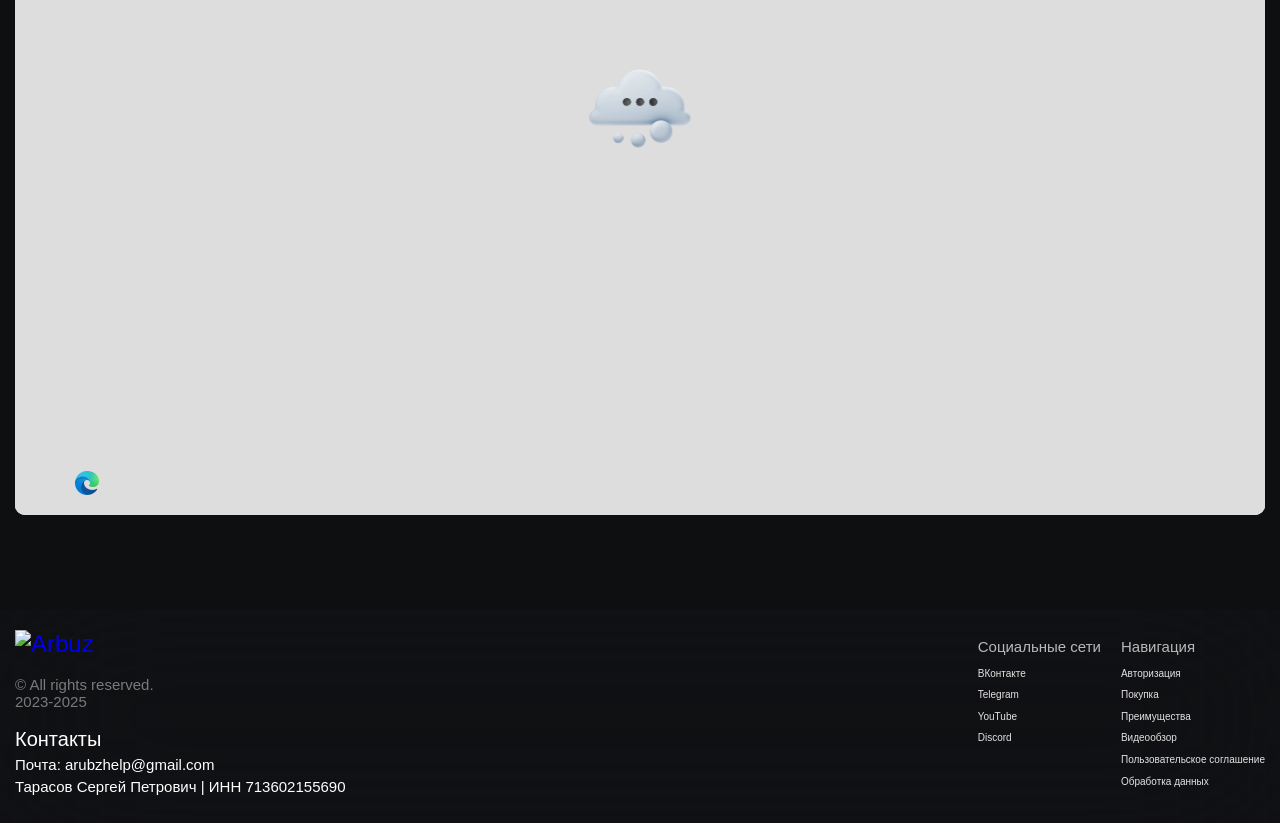
==== commit 0f0ecb04: "Update index.html" ====
--- a/index.html
+++ b/index.html
@@ -117,22 +117,22 @@
 
         <div class="about-tariff-card-list">
           <a href="https://arbuz.cc/cabinet" class="about-tariff-card aos-init aos-animate" data-aos="fade-up" data-aos-delay="100" data-aos-once="true">
-            <img class="about-tariff-card-image" src="./Arbuz_files/tariff-30-days.png" alt="изображение тариф 30 дней">
+            <img class="about-tariff-card-image" src="tariff-30-days.png" alt="изображение тариф 30 дней">
             <h4 class="about-tariff-card-period">30 дней</h4>
             <span class="about-tariff-card-price">299 ₽ <span class="about-tariff-card-old-price">599 ₽</span></span>
           </a>
           <a href="https://arbuz.cc/cabinet" class="about-tariff-card aos-init aos-animate" data-aos="fade-up" data-aos-delay="300" data-aos-once="true">
-            <img class="about-tariff-card-image" src="./Arbuz_files/tariff-365-days.png" alt="изображение тариф 1 год">
+            <img class="about-tariff-card-image" src="tariff-365-days.png" alt="изображение тариф 1 год">
             <h4 class="about-tariff-card-period">1 год</h4>
             <span class="about-tariff-card-price">499 ₽ <span class="about-tariff-card-old-price">2099 ₽</span></span>
           </a>
           <a href="https://arbuz.cc/cabinet" class="about-tariff-card aos-init aos-animate" data-aos="fade-up" data-aos-delay="500" data-aos-once="true">
-            <img class="about-tariff-card-image" src="./Arbuz_files/tariff-forever.png" alt="изображение тариф навсегда">
+            <img class="about-tariff-card-image" src="tariff-forever.png" alt="изображение тариф навсегда">
             <h4 class="about-tariff-card-period">Навсегда</h4>
             <span class="about-tariff-card-price">599 ₽ <span class="about-tariff-card-old-price">2599 ₽</span></span>
           </a>
           <a href="https://arbuz.cc/cabinet" class="about-tariff-card aos-init aos-animate" data-aos="fade-up" data-aos-delay="700" data-aos-once="true">
-            <img class="about-tariff-card-image" src="./Arbuz_files/tariff-reset.png" alt="изображение тариф сброс HWID">
+            <img class="about-tariff-card-image" src="tariff-reset.png" alt="изображение тариф сброс HWID">
             <h4 class="about-tariff-card-period">Сброс HWID</h4>
             <span class="about-tariff-card-price">149 ₽ <span class="about-tariff-card-old-price">299 ₽</span></span>
           </a>
@@ -181,12 +181,12 @@
     <div class="container">
       <div class="about-brand-card-list">
         <div class="about-brand-card update aos-init aos-animate" data-aos="fade-up" data-aos-delay="100" data-aos-once="true">
-          <h5 class="about-brand-card-headline">0</h5>
+          <h5 class="about-brand-card-headline">1</h5>
           <span class="about-brand-card-desc">Обновлений вышло</span>
         </div>
         <div class="about-brand-card market aos-init aos-animate" data-aos="fade-up" data-aos-delay="300" data-aos-once="true">
-          <h5 class="about-brand-card-headline">1 года</h5>
-          <span class="about-brand-card-desc">На рынке более</span>
+          <h5 class="about-brand-card-headline">15</h5>
+          <span class="about-brand-card-desc">На рынке более днеф</span>
         </div>
         <div class="about-brand-card person aos-init aos-animate" data-aos="fade-up" data-aos-delay="500" data-aos-once="true">
           <h5 class="about-brand-card-headline">10994</h5>
@@ -216,7 +216,7 @@
         <div class="container footer-inner">
             <div class="footer-logo-brand">
                 <a href="https://arbuz.cc/" class="footer-logo-brand-image">
-                    <img src="./Arbuz_files/logo-brand-footer.svg" alt="Arbuz">
+                    <img src="=logo-brand-footer.svg" alt="Arbuz">
                 </a>
                 <span class="footer-logo-brand-copyright">© All rights reserved. <br>2023-2025</span>
 
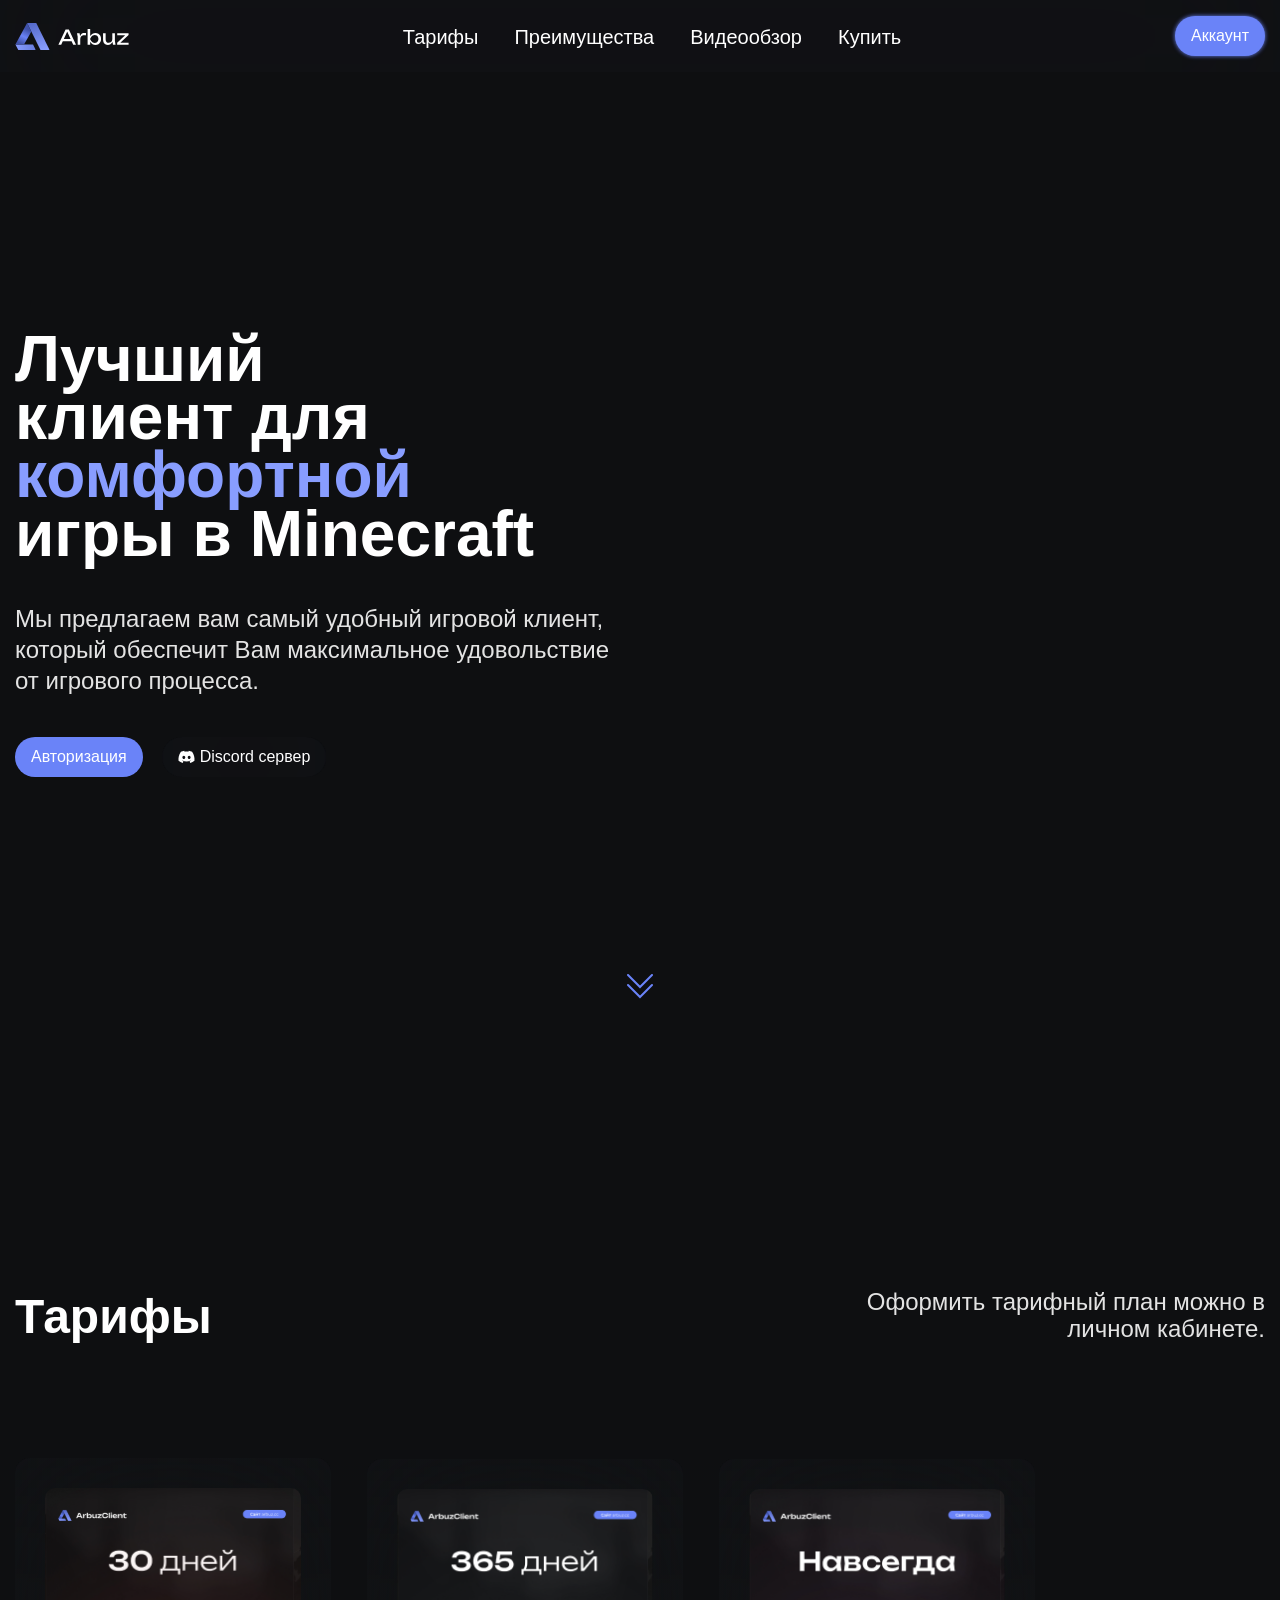
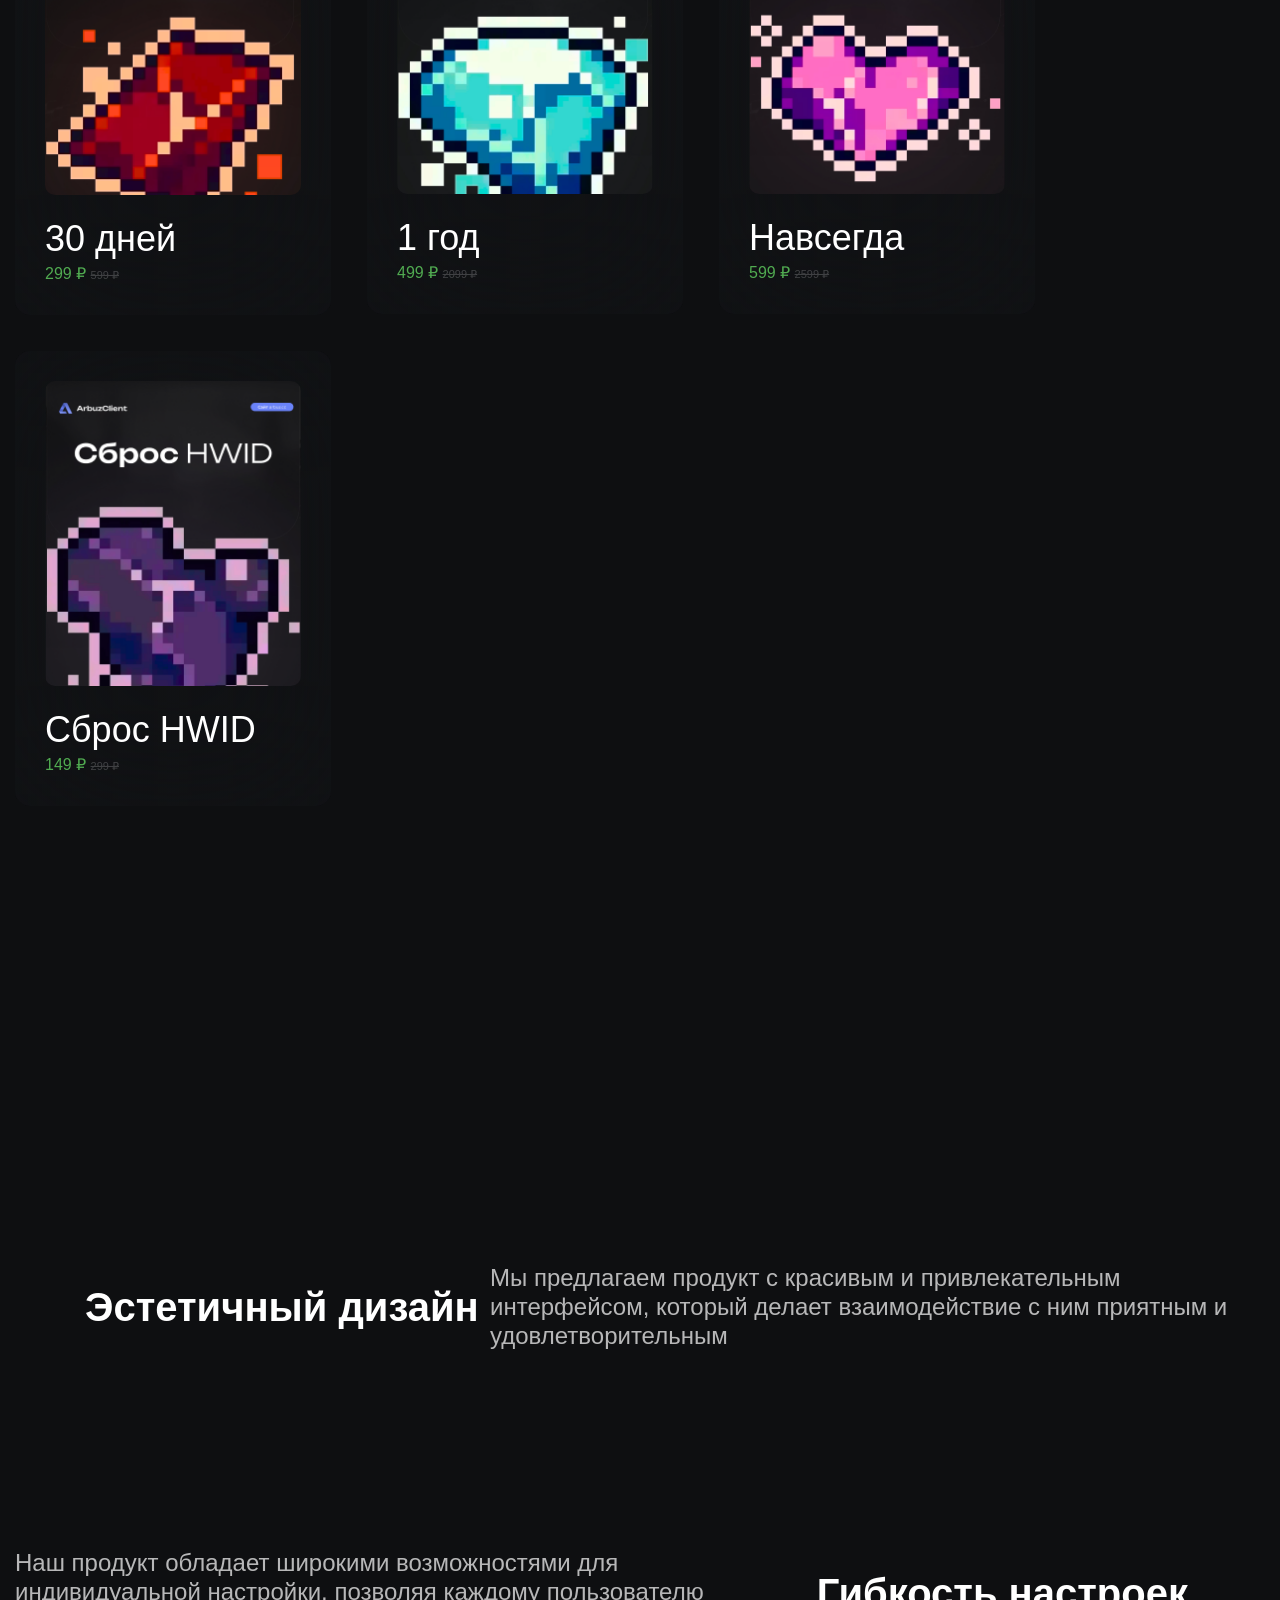
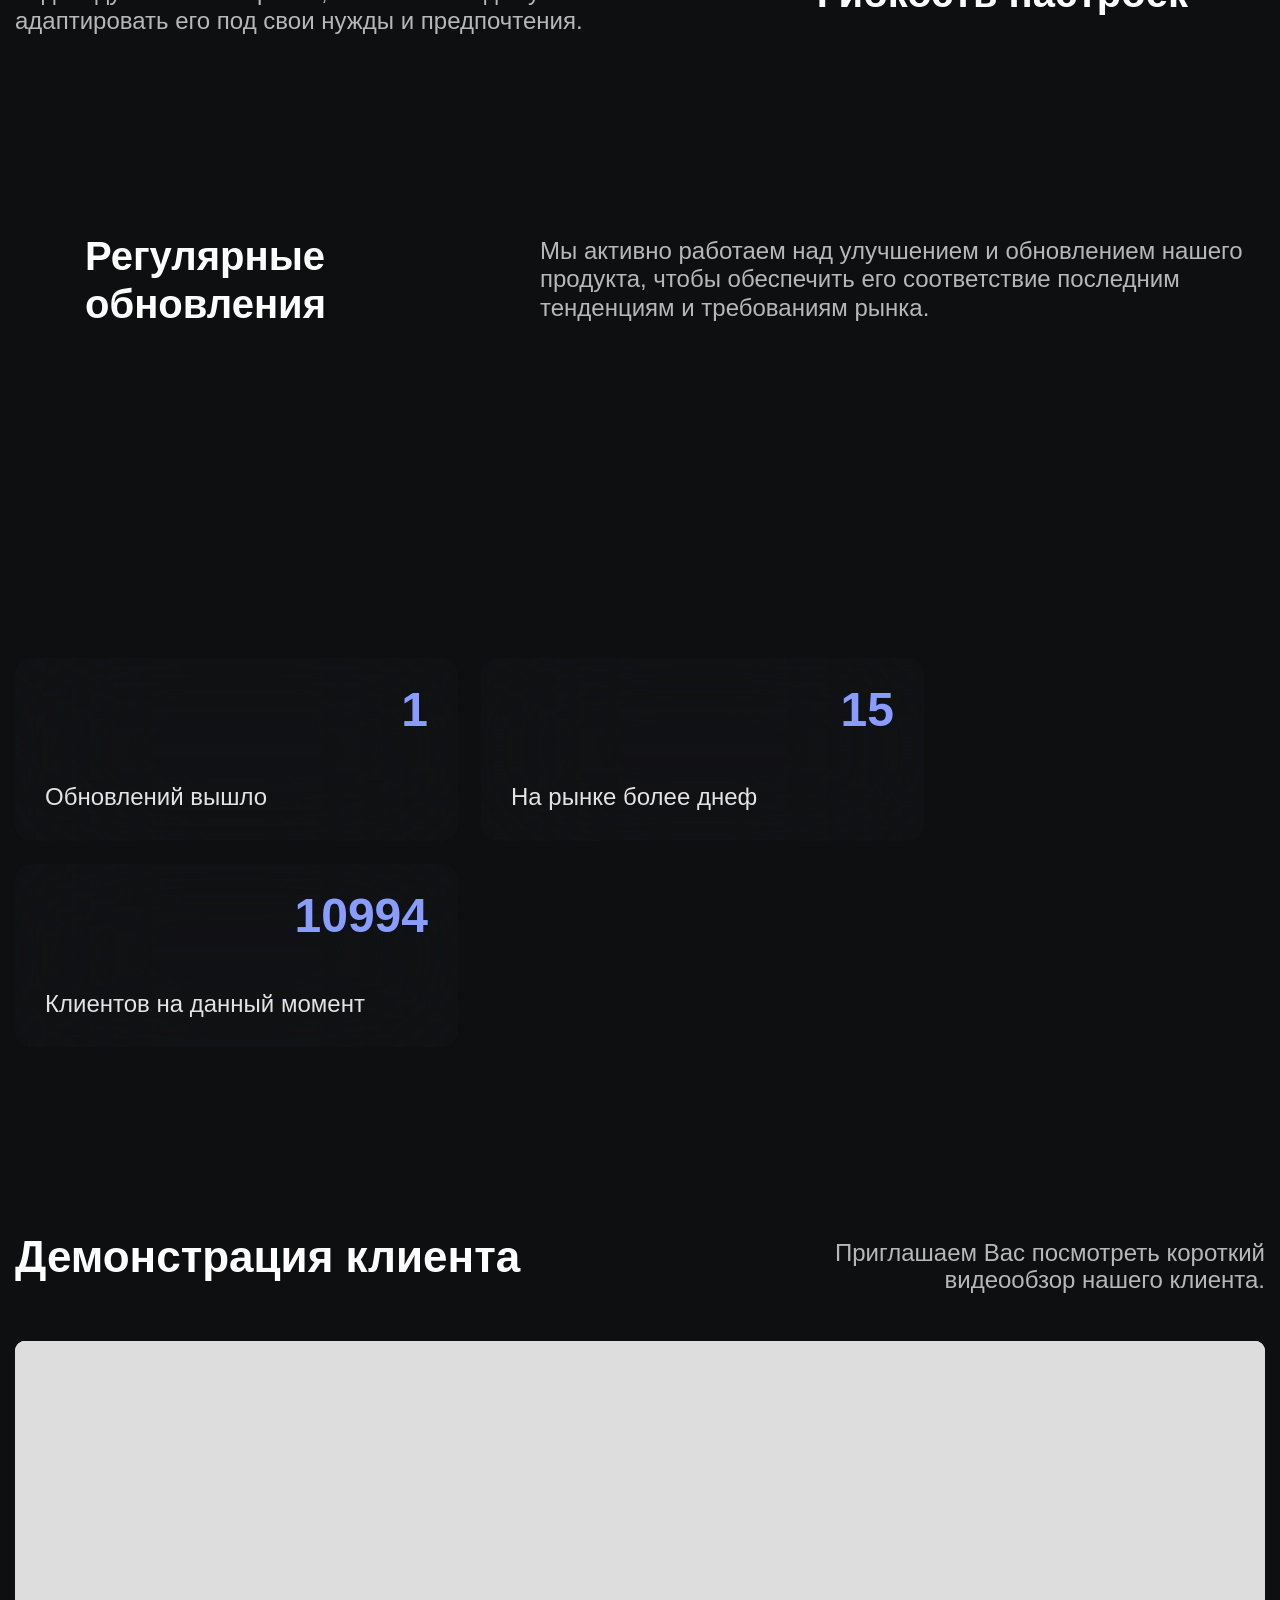
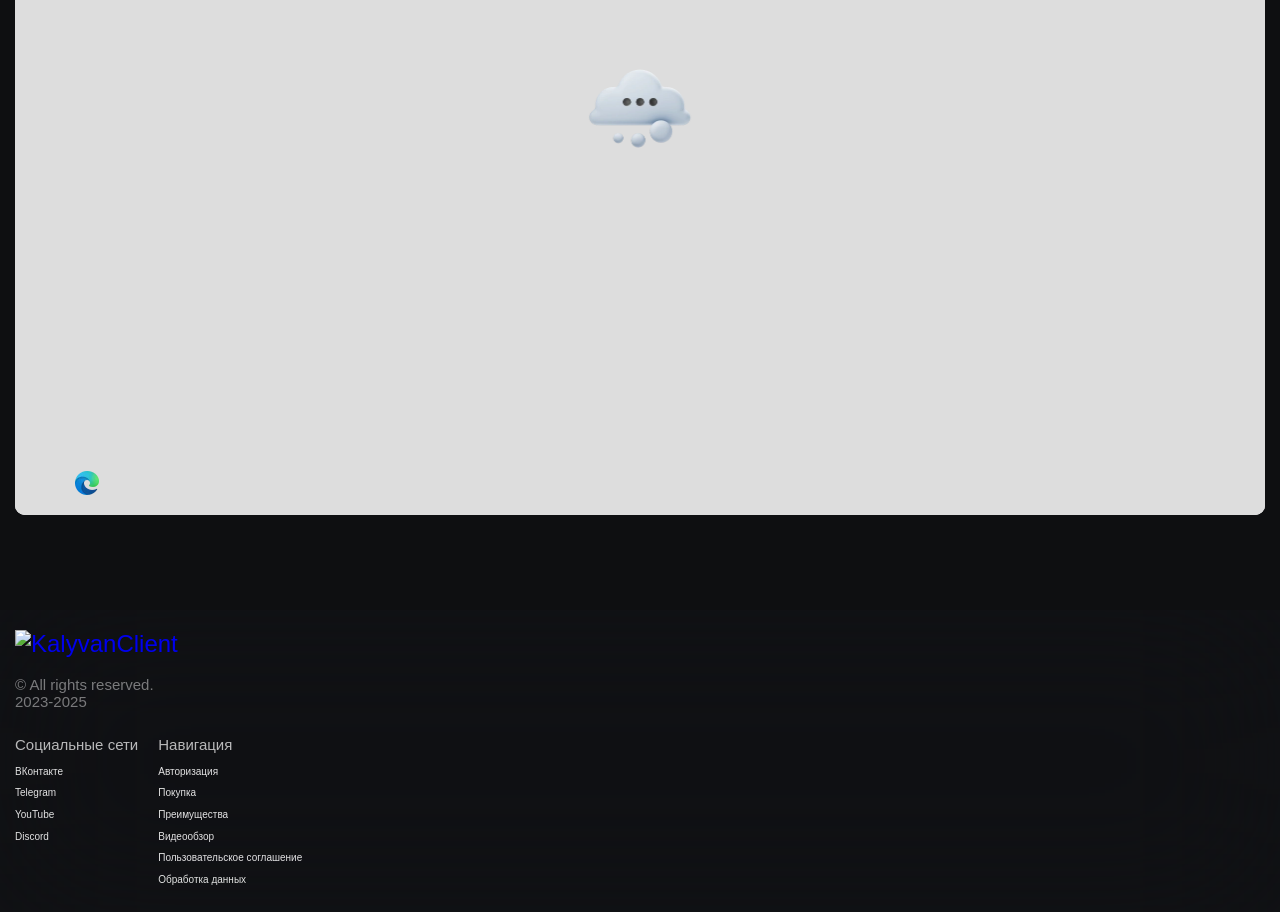
==== commit 8f6b1d58: "Update index.html" ====
--- a/index.html
+++ b/index.html
@@ -6,7 +6,6 @@
   <meta name="keywords" content="arbuz, arbuz client, nursultan, nursultan nextgen, nurik, wexside, celestial, akrien, minecraft, minecraft 1.8, minecraft 1.12.2, minecraft 1.16.5, deadcode, нурсултан, nursultan client, нурсултан клиент, нурик, вексайд, целестиал, акриен, майнкрафт, чит, читы, читы для майнкрафт, читы для minecraft, чит на майнкрафт, чит на minecraft">
   <meta name="description" content=" KalyvanClient - Лучший клиент для комфортной игры. Для майнкрафт 1.16.5 ">
   <title>KalyvanClient</title>
-  <link rel="shortcut icon" href="https://arbuz.cc/images/favicon.svg" type="image/svg">
   <link rel="preconnect" href="https://fonts.googleapis.com/">
   <link rel="preconnect" href="https://fonts.gstatic.com/" crossorigin="">
   <link href="css2" rel="stylesheet">
@@ -27,7 +26,7 @@
     <header class="header">
         <div class="container">
             <div class="header-inner">
-                <a href="https://arbuz.cc/">
+                <a href="https://arbuz522.github.io/kalyvanclient/">
                     <img src="logo-brand.svg" alt="KalyvanClient">
                 </a>
                 <button id="hamburger" class="hamburger hamburger--collapse" type="button">
@@ -215,20 +214,10 @@
     <footer class="footer">
         <div class="container footer-inner">
             <div class="footer-logo-brand">
-                <a href="https://arbuz.cc/" class="footer-logo-brand-image">
-                    <img src="=logo-brand-footer.svg" alt="Arbuz">
+                <a href="https://arbuz522.github.io/kalyvanclient/" class="footer-logo-brand-image">
+                    <img src="=logo-brand-footer.svg" alt="KalyvanClient">
                 </a>
                 <span class="footer-logo-brand-copyright">© All rights reserved. <br>2023-2025</span>
-
-
-
-                <p style="font-size: 20px;">Контакты</p>
-                <div style="font-size: 15px; margin-top: 5px;">
-                    <p style="margin-bottom: 5px;">Почта: arubzhelp@gmail.com</p>
-                    <p>Тарасов Сергей Петрович | ИНН 713602155690</p>
-                </div>
-
-             </div>
 
 
             <div class="footer-media-and-navigate">
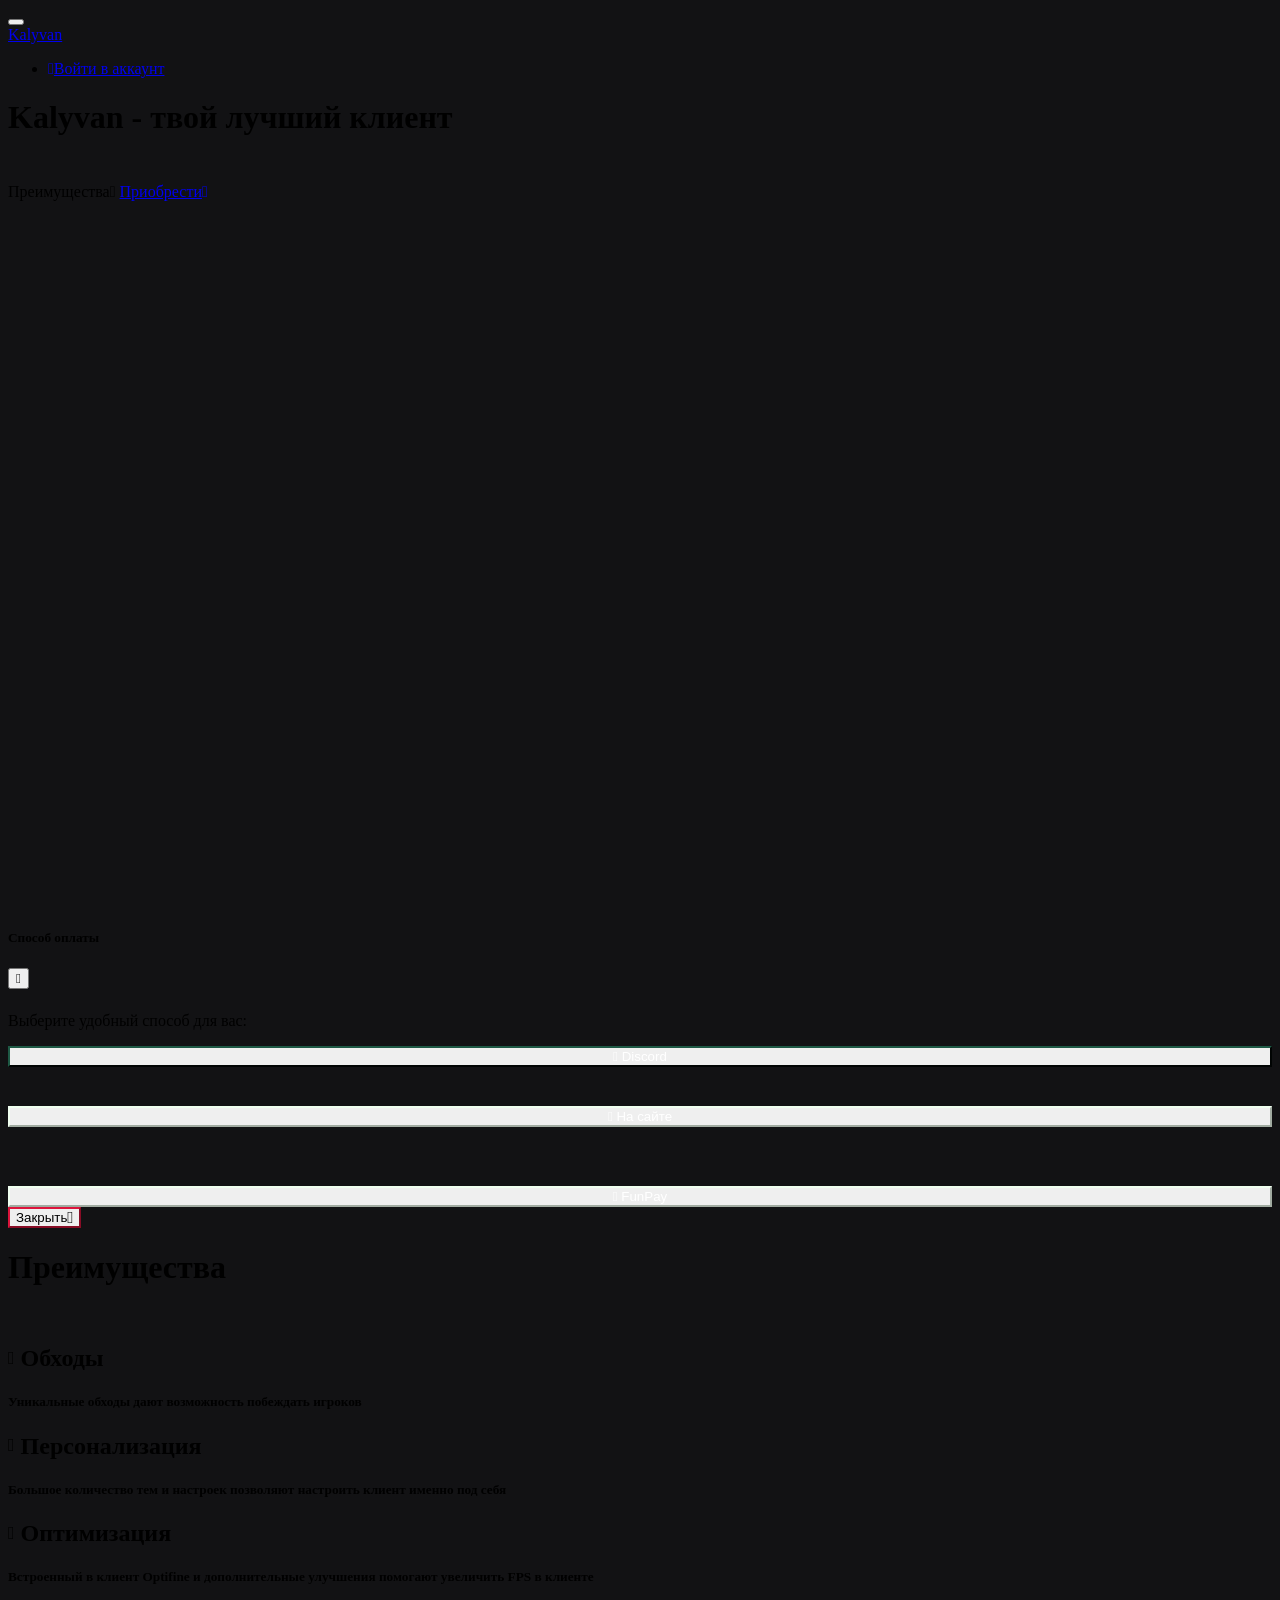
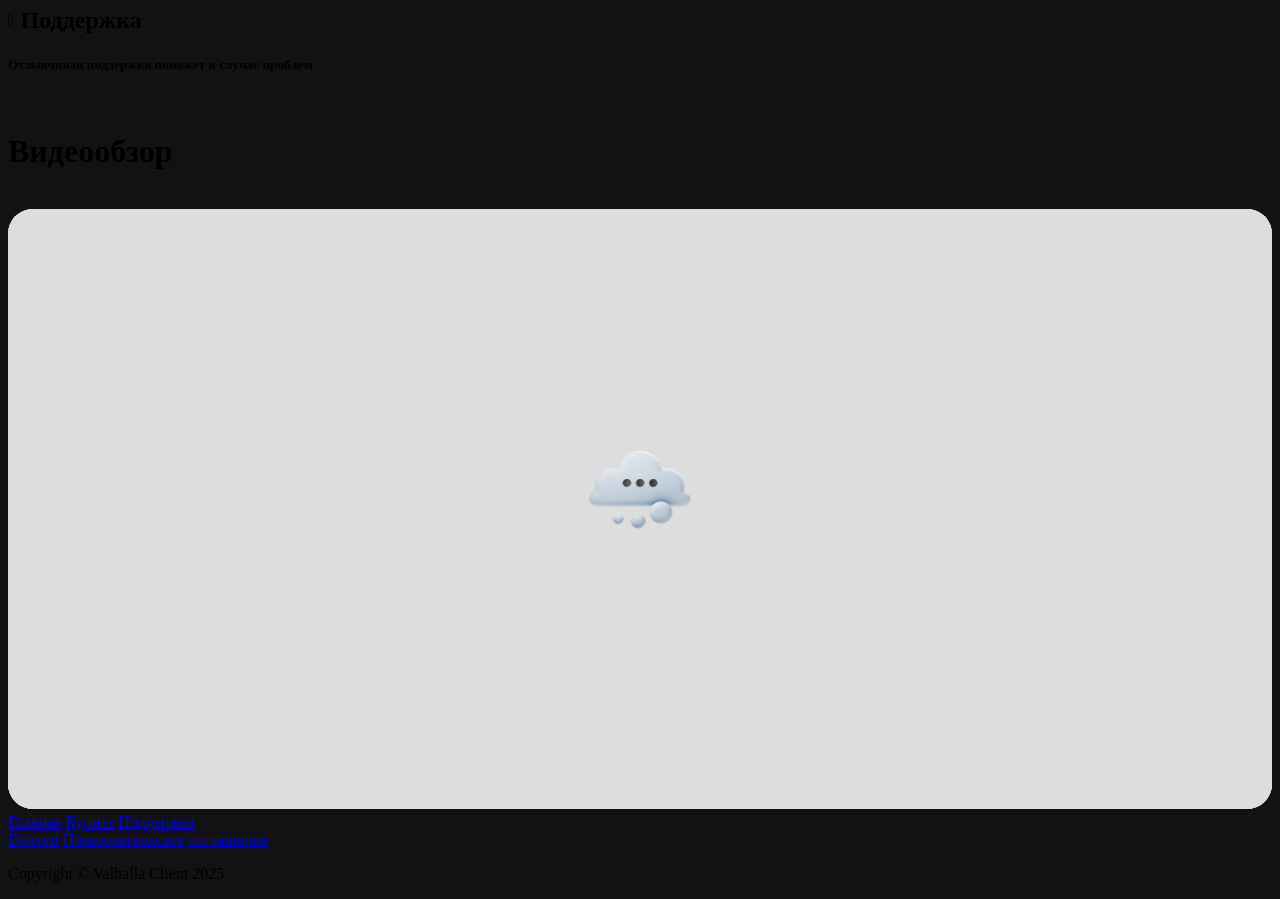
==== commit 0187e1dd: "Update and rename Главная _ Valhalla.html to index.html" ====
--- a/index.html
+++ b/index.html
@@ -1,272 +1,190 @@
 <!DOCTYPE html>
-<!-- saved from url=(0017)https://arbuz.cc/ -->
+<!-- saved from url=(0027)https://valhalla-clxn.tech/ -->
 <html lang="en"><head><meta http-equiv="Content-Type" content="text/html; charset=UTF-8">
-  
-  <meta name="viewport" content="width=device-width, initial-scale=1.0">
-  <meta name="keywords" content="arbuz, arbuz client, nursultan, nursultan nextgen, nurik, wexside, celestial, akrien, minecraft, minecraft 1.8, minecraft 1.12.2, minecraft 1.16.5, deadcode, нурсултан, nursultan client, нурсултан клиент, нурик, вексайд, целестиал, акриен, майнкрафт, чит, читы, читы для майнкрафт, читы для minecraft, чит на майнкрафт, чит на minecraft">
-  <meta name="description" content=" KalyvanClient - Лучший клиент для комфортной игры. Для майнкрафт 1.16.5 ">
-  <title>KalyvanClient</title>
-  <link rel="preconnect" href="https://fonts.googleapis.com/">
-  <link rel="preconnect" href="https://fonts.gstatic.com/" crossorigin="">
-  <link href="css2" rel="stylesheet">
-  <link href="css2(1)" rel="stylesheet">
-  <link rel="stylesheet" href="aos.css">
-  <link rel="stylesheet" href="hamburgers.min.css">
-  <link rel="stylesheet" href="var.css">
-  <link rel="stylesheet" href="normalize.css">
-  <link rel="stylesheet" href="style.css">
-  <link rel="stylesheet" href="media.css">
+    
+    <link href="./Главная _ Valhalla_files/styles.css" rel="stylesheet">
+    <link rel="stylesheet" href="all.min.css">
+    <link rel="stylesheet" href="css2">
+    <title>Kalyvan · Главная</title>
+    <link rel="icon" type="image/png" href="https://valhalla-clxn.tech/page/favicon.ico">
+    <link href="./Главная _ Valhalla_files/bootstrap.min.css" rel="stylesheet">
+    <meta name="viewport" content="width=device-width, user-scalable=no, initial-scale=1.0, maximum-scale=1.0, minimum-scale=1.0">
 </head>
-<body data-aos-easing="ease" data-aos-duration="1000" data-aos-delay="0">
+<body style="background-color: rgb(18, 18, 20);">
+    <div class="body" style="height: 100vh !important">
+        <nav class="navbar navbar-expand-lg navbar-dark block-selection home-navbar">
+            <div class="container-fluid">
+                <button class="navbar-toggler" type="button" data-toggle="collapse" data-target="#navbar-menu" aria-controls="navbar-menu">
+                    <span class="navbar-toggler-icon"></span>
+                </button>
+                <div class="justify-content-center navbar-collapse collapse" id="navbar-menu">
+                    <a class="navbar-brand logo" href="https://valhalla-clxn.tech/">Kalyvan</a>
+                    <ul class="navbar-nav me-auto mb-1 mb-lg-0 montserrat">
+                                                    <li class="nav-item">
+                                <a class="nav-link" href="https://valhalla-clxn.tech/page/auth"><i class="fa-solid fa-right-from-bracket navbar-icon"></i>Войти в аккаунт</a>
+                            </li>
+                                                                                                                    </ul>
+                </div>
+            </div>
+        </nav>
 
-<div class="wrapper">
+        <div class="container" style="font-family: Montserrat">
+            <div class="block-selection" style="margin-bottom: 250px;">
+                <div class="text-center">
+                    <h1 class="heading text-white"><span class="gradient">Kalyvan</span> - твой лучший клиент</h1>
+                </div>
+
+                <div class="row buttons mx-auto col-xxl-5 col-xl-6 col-lg-7 col-md-9 col-sm-12 col-12" style="padding-top: 25px">
+                    <a role="button" class="custom-button btn first-color" style="border-color: #1E5945;" id="scroll-button">Преимущества<i class="fa-solid fa-arrow-down"></i></a>
+          <a href="https://valhalla-clxn.tech/#" class="custom-button btn second-color" style="border-color: #F0FFF0;" data-toggle="modal" data-target="#purchaseModal">Приобрести<i class="fa-solid fa-bag-shopping"></i></a>
+        </div>
+    </div>
+  </div>
+</div>
+
+<div class="modal fade" id="purchaseModal" tabindex="-1" role="dialog" aria-labelledby="purchaseModalLabel" aria-hidden="true">
+  <div class="modal-dialog" role="document" style="font-family: Montserrat;">
+    <div class="modal-content">
+      <div class="modal-header">
+        <h5 class="modal-title" style="font-weight: 600;" id="purchaseModalLabel">Способ оплаты</h5>
+        <button type="button" class="close" data-dismiss="modal" aria-label="Close">
+          <i class="fa-solid fa-xmark"></i>
+        </button>
+      </div>
+      <div class="modal-body">
+        <h5 id="productTitle"></h5>
+        <p id="productDescription"></p>
+        <p>Выберите удобный способ для вас:</p>
+        <div class="container">
+          <div class="row">
+            <div class="col-6 d-flex justify-content-center" style="height: 60px;">
+              <button type="button" class="btn custom-button first-color choose-button" style="border-color: #1E5945; width: 100%;">
+                <a href="https://discord.gg/85kPWkfpAX" style="color: white !important; text-decoration: none !important;">
+                  <i class="fa-brands fa-discord"></i> Discord
+                </a>
+              </button>
+            </div>
+            <div class="col-6 d-flex justify-content-center" style="height: 60px;">
+              <button type="button" class="btn custom-button second-color choose-button" style="border-color: #F0FFF0; width: 100%;">
+                <a href="https://valhalla-clxn.tech/products" style="color: white !important; text-decoration: none !important;">
+                  <i class="fa-solid fa-money-bill"></i> На сайте
+                </a>
+              </button>
+            </div>
+            <div class="col-12 d-flex justify-content-center" style="margin-top: 20px;">
+              <button type="button" class="btn custom-button second-color choose-button" style="border-color: #F0FFF0; width: 100%;">
+                <a href="https://funpay.com/users/14668983/" style="color: white !important; text-decoration: none !important;">
+                  <i class="fa-solid fa-money-bill"></i> FunPay
+                </a>
+              </button>
+            </div>
+          </div>
+        </div>
+      </div>
+      <div class="modal-footer">
+        <button type="button" class="btn custom-button close-color mini-button" style="border-color: #DC143C;" data-dismiss="modal">Закрыть<i class="fa-solid fa-xmark fa-lg"></i></button>
+      </div>
+    </div>
+  </div>
+</div>
 
 
-  <header><div>
-    <header class="header">
+   <div class="container" style="font-family: Montserrat">
+        <h1 class="text-white fade-in" id="avd-client">Преимущества</h1>
+        <br>
+        <div class="adv-cards">
+            <div class="adv-card fade-in">
+                <h2 class="adv-card-title"><i class="fa-solid fa-bolt fa-xs"></i> Обходы</h2>
+                <h5 class="adv-card-desc">Уникальные обходы дают возможность побеждать игроков</h5>
+            </div>
+            <div class="adv-card fade-in">
+                <h2 class="adv-card-title"><i class="fa-solid fa-brush fa-xs"></i> Персонализация</h2>
+                <h5 class="adv-card-desc">Большое количество тем и настроек позволяют настроить клиент именно под себя</h5>
+            </div>
+        </div>
+        <div class="adv-cards">
+            <div class="adv-card fade-in">
+                <h2 class="adv-card-title"><i class="fa-solid fa-chart-area fa-xs"></i> Оптимизация</h2>
+                <h5 class="adv-card-desc">Встроенный в клиент Optifine и дополнительные улучшения помогают увеличить FPS в клиенте</h5>
+            </div>
+            <div class="adv-card fade-in">
+                <h2 class="adv-card-title"><i class="fa-solid fa-circle-info fa-xs"></i> Поддержка</h2>
+                <h5 class="adv-card-desc">Отзывчивая поддержка поможет в случае проблем</h5>
+            </div>
+        </div>
+
+        <h1 class="text-white fade-in" style="margin-top:60px">Видеообзор</h1>
+        <br>
+        <iframe class="fade-in" height="600" width="100%" style="border: none; border-radius: 25px;" src="0nvQh1rTVak.html">
+        </iframe>
+    </div>
+
+    <div class="footer">
         <div class="container">
-            <div class="header-inner">
-                <a href="https://arbuz522.github.io/kalyvanclient/">
-                    <img src="logo-brand.svg" alt="KalyvanClient">
-                </a>
-                <button id="hamburger" class="hamburger hamburger--collapse" type="button">
-          <span class="hamburger-box">
-            <span class="hamburger-inner"></span>
-          </span>
-                </button>
+            <div class="footer-items">
+                <div class="footer-left">
+                    <a href="https://valhalla-clxn.tech/">Главная</a>
+                    <a href="https://valhalla-clxn.tech/#" data-toggle="modal" data-target="#purchaseModal">Купить</a>
+                <a href="https://discord.gg/85kPWkfpAX">Поддержка</a>
+            </div>
+            <div class="footer-right">
+                <a href="https://discord.gg/85kPWkfpAX">Discord</a>
+                <a href="https://valhalla-clxn.tech/eula">Пользовательское соглашение</a>
+                </div>
+            </div>
 
-                <div class="header-main-nav-inner">
-                    <nav class="header-main-nav">
-                        <ul class="main-nav">
-                            <li class="main-nav-list">
-                                <a href="https://arbuz.cc/#tariff" class="main-nav-link">Тарифы</a>
-                            </li>
-                            <li class="main-nav-list">
-                                <a href="https://arbuz.cc/#advantages" class="main-nav-link">Преимущества</a>
-                            </li>
-                            <li class="main-nav-list">
-                                <a href="https://arbuz.cc/#videoReview" class="main-nav-link">Видеообзор</a>
-                            </li>
-                            <li class="main-nav-list">
-                                <a href="https://arbuz.cc/cabinet" class="main-nav-link">Купить</a>
-                            </li>
-                        </ul>
-                    </nav>
+            <div class="footer-copyright">
+                <p>Copyright © Valhalla Client 2025</p>
+            </div>
+        </div>
+    </div>
+
+    <script src="jquery-3.2.1.slim.min.js.загрузка" integrity="sha384-KJ3o2DKtIkvYIK3UENzmM7KCkRr/rE9/Qpg6aAZGJwFDMVNA/GpGFF93hXpG5KkN" crossorigin="anonymous"></script>
+    <script src="popper.min.js.загрузка" integrity="sha384-ApNbgh9B+Y1QKtv3Rn7W3mgPxhU9K/ScQsAP7hUibX39j7fakFPskvXusvfa0b4Q" crossorigin="anonymous"></script>
+    <script src="bootstrap.min.js.загрузка" integrity="sha384-JZR6Spejh4U02d8jOt6vLEHfe/JQGiRRSQQxSfFWpi1MquVdAyjUar5+76PVCmYl" crossorigin="anonymous"></script>
+
+    <script>
+        const fadeElements = document.querySelectorAll('.fade-in');
+
+const observer = new IntersectionObserver((entries) => {
+    entries.forEach(entry => {
+        if (entry.isIntersecting) {
+            entry.target.classList.add('visible');
+            observer.unobserve(entry.target);
+        }
+    });
+});
+
+fadeElements.forEach(element => {
+    observer.observe(element);
+});
+
+  document.getElementById('scroll-button').addEventListener('click', function(event) {
+        event.preventDefault();
+        const target = document.getElementById('avd-client');
+        if (target) {
+            target.scrollIntoView({
+                behavior: 'smooth',
+                block: 'start'
+            });
+        }
+    });
+        
+        function checkVisibility() {
+            const elements = document.querySelectorAll('.fade-in');
+            const windowHeight = window.innerHeight;
+
+            elements.forEach(el => {
+                const rect = el.getBoundingClientRect();
+                if (rect.top < windowHeight && rect.bottom > 0) {
+                    el.classList.add('visible');
+                }
+            });
+        }
+
+        window.addEventListener('scroll', checkVisibility);
+        window.addEventListener('load', checkVisibility);
+    </script>
 
 
-                    
-                    <a href="https://arbuz.cc/auth" class="header-button-authme">Аккаунт</a>
-                </div>
-            </div>
-        </div>
-    </header>
-</div></header>
-
-
-  <main class="main-block-bg">
-    <div class="container main-block-inner">
-      <div class="main-block-info">
-        <h1 class="main-block-headline">
-          Лучший <br>клиент для <span class="main-block-headline-focus">комфортной</span> <br>игры в Minecraft
-        </h1>
-        <p class="main-block-desc">
-          Мы предлагаем вам самый удобный игровой клиент, который обеспечит Вам максимальное удовольствие от игрового
-          процесса.
-        </p>
-        <div class="main-block-button">
-          <a href="https://arbuz.cc/auth" class="main-block-authme">Авторизация</a>
-          <a href="https://discord.com/invite/arbuzclient" target="_blank" class="main-block-discord">
-            <svg viewBox="0 0 18 18" xmlns="http://www.w3.org/2000/svg" width="17">
-              <path d="M14.9006 4.06779C13.7837 3.56177 12.6046 3.20279 11.3934 3C11.2277
-              3.2932 11.0777 3.59486 10.9441 3.90372C9.65398 3.71134 8.34198 3.71134
-              7.05182 3.90372C6.91819 3.59489 6.76822 3.29323 6.60255 3C5.39058 3.2045
-              4.21068 3.56434 3.09264 4.07044C0.87304 7.32013 0.271342 10.4891 0.572191
-               13.6131C1.87204 14.5635 3.32695 15.2862 4.87367 15.75C5.22194 15.2865 5.53012
-               14.7947 5.79494 14.28C5.29196 14.0941 4.8065 13.8647 4.34417 13.5946C4.46585
-               13.5072 4.58485 13.4173 4.69985 13.3299C6.04511 13.956 7.51339 14.2806 8.99999
-               14.2806C10.4866 14.2806 11.9549 13.956 13.3001 13.3299C13.4165 13.4239 13.5355
-               13.5139 13.6558 13.5946C13.1926 13.8652 12.7062 14.0949 12.2024 14.2813C12.4668
-               14.7958 12.775 15.2871 13.1236 15.75C14.6717 15.2881 16.1277 14.5657 17.4278
-               13.6144C17.7808 9.99159 16.8247 6.85173 14.9006 4.06779ZM6.17601 11.6919C5.33765
-               11.6919 4.64502 10.939 4.64502 10.0128C4.64502 9.08655 5.31358 8.32705 6.17334
-               8.32705C7.0331 8.32705 7.72037 9.08655 7.70567 10.0128C7.69096 10.939 7.03043
-               11.6919 6.17601 11.6919ZM11.824 11.6919C10.9843 11.6919 10.2943 10.939 10.2943
-               10.0128C10.2943 9.08655 10.9629 8.32705 11.824 8.32705C12.6851 8.32705 13.367
-               9.08655 13.3523 10.0128C13.3376 10.939 12.6784 11.6919 11.824 11.6919Z" fill="#fff"></path>
-            </svg>
-            <span>Discord сервер</span>
-          </a>
-        </div>
-      </div>
-      <div class="main-block-banner"></div>
-    </div>
-  </main>
-
-  <section class="about-tariff">
-    <div class="container">
-      <a href="https://arbuz.cc/#tariff" class="about-tariff-scroll">
-        <img src="ic-arrow.svg" alt="иконка скролла">
-      </a>
-
-      <div id="tariff" class="about-tariff-section">
-        <div class="about-tariff-section-desc">
-          <h3 class="about-tariff-section-headline">Тарифы</h3>
-          <p class="about-tariff-section-desc-subtitle">Оформить тарифный план можно в личном кабинете.</p>
-        </div>
-
-        <div class="about-tariff-card-list">
-          <a href="https://arbuz.cc/cabinet" class="about-tariff-card aos-init aos-animate" data-aos="fade-up" data-aos-delay="100" data-aos-once="true">
-            <img class="about-tariff-card-image" src="tariff-30-days.png" alt="изображение тариф 30 дней">
-            <h4 class="about-tariff-card-period">30 дней</h4>
-            <span class="about-tariff-card-price">299 ₽ <span class="about-tariff-card-old-price">599 ₽</span></span>
-          </a>
-          <a href="https://arbuz.cc/cabinet" class="about-tariff-card aos-init aos-animate" data-aos="fade-up" data-aos-delay="300" data-aos-once="true">
-            <img class="about-tariff-card-image" src="tariff-365-days.png" alt="изображение тариф 1 год">
-            <h4 class="about-tariff-card-period">1 год</h4>
-            <span class="about-tariff-card-price">499 ₽ <span class="about-tariff-card-old-price">2099 ₽</span></span>
-          </a>
-          <a href="https://arbuz.cc/cabinet" class="about-tariff-card aos-init aos-animate" data-aos="fade-up" data-aos-delay="500" data-aos-once="true">
-            <img class="about-tariff-card-image" src="tariff-forever.png" alt="изображение тариф навсегда">
-            <h4 class="about-tariff-card-period">Навсегда</h4>
-            <span class="about-tariff-card-price">599 ₽ <span class="about-tariff-card-old-price">2599 ₽</span></span>
-          </a>
-          <a href="https://arbuz.cc/cabinet" class="about-tariff-card aos-init aos-animate" data-aos="fade-up" data-aos-delay="700" data-aos-once="true">
-            <img class="about-tariff-card-image" src="tariff-reset.png" alt="изображение тариф сброс HWID">
-            <h4 class="about-tariff-card-period">Сброс HWID</h4>
-            <span class="about-tariff-card-price">149 ₽ <span class="about-tariff-card-old-price">299 ₽</span></span>
-          </a>
-        </div>
-      </div>
-    </div>
-  </section>
-
-  <section id="advantages" class="advantage-section">
-    <div class="advantage-section-step-one">
-      <div class="container">
-        <div class="advantage-section-step-one-box">
-          <h3 class="advantage-step-headline ic-diamond aos-init aos-animate" data-aos="zoom-fade-right" data-aos-delay="100" data-aos-once="true">
-            Эстетичный дизайн</h3>
-          <p class="advantage-step-desc aos-init aos-animate" data-aos="zoom-fade-left" data-aos-delay="300" data-aos-once="true">Мы предлагаем
-            продукт с красивым и привлекательным интерфейсом, который делает взаимодействие с ним приятным и
-            удовлетворительным</p>
-        </div>
-      </div>
-    </div>
-    <div class="advantage-section-step-two">
-      <div class="container">
-        <div class="advantage-section-step-two-box">
-          <p class="advantage-step-desc aos-init aos-animate" data-aos="zoom-fade-right" data-aos-delay="100" data-aos-once="true">Наш продукт
-            обладает широкими возможностями для индивидуальной настройки, позволяя каждому пользователю адаптировать его
-            под свои нужды и предпочтения.</p>
-          <h3 class="advantage-step-headline keyboard aos-init aos-animate" data-aos="zoom-fade-left" data-aos-delay="300" data-aos-once="true">
-            Гибкость настроек</h3>
-        </div>
-      </div>
-    </div>
-    <div class="advantage-section-step-three">
-      <div class="container">
-        <div class="advantage-section-step-three-box">
-          <h3 class="advantage-step-headline update aos-init aos-animate" data-aos="zoom-fade-right" data-aos-delay="100" data-aos-once="true">
-            Регулярные обновления</h3>
-          <p class="advantage-step-desc update aos-init aos-animate" data-aos="zoom-fade-left" data-aos-delay="300" data-aos-once="true">Мы активно
-            работаем над улучшением и обновлением нашего продукта, чтобы обеспечить его соответствие последним тенденциям
-            и требованиям рынка.</p>
-        </div>
-      </div>
-    </div>
-  </section>
-
-  <section class="about-brand">
-    <div class="container">
-      <div class="about-brand-card-list">
-        <div class="about-brand-card update aos-init aos-animate" data-aos="fade-up" data-aos-delay="100" data-aos-once="true">
-          <h5 class="about-brand-card-headline">1</h5>
-          <span class="about-brand-card-desc">Обновлений вышло</span>
-        </div>
-        <div class="about-brand-card market aos-init aos-animate" data-aos="fade-up" data-aos-delay="300" data-aos-once="true">
-          <h5 class="about-brand-card-headline">15</h5>
-          <span class="about-brand-card-desc">На рынке более днеф</span>
-        </div>
-        <div class="about-brand-card person aos-init aos-animate" data-aos="fade-up" data-aos-delay="500" data-aos-once="true">
-          <h5 class="about-brand-card-headline">10994</h5>
-          <span class="about-brand-card-desc">Клиентов на данный момент</span>
-        </div>
-      </div>
-    </div>
-  </section>
-
-  <section id="videoReview" class="сlient-demo">
-    <div class="container">
-      <div class="сlient-demo-info">
-        <h3 class="сlient-demo-info-headline">Демонстрация клиента</h3>
-        <p class="сlient-demo-info-desc">Приглашаем Вас посмотреть короткий видеообзор нашего клиента.</p>
-      </div>
-
-      <div class="сlient-dem-video-inner">
-        <iframe class="сlient-dem-video" src="F8IndsYfazs.html" style="border: none;" allowfullscreen="" width="500">
-          </iframe>
-      </div>
-    </div>
-  </section>
-
-</div>
-<footer><div>
-    <footer class="footer">
-        <div class="container footer-inner">
-            <div class="footer-logo-brand">
-                <a href="https://arbuz522.github.io/kalyvanclient/" class="footer-logo-brand-image">
-                    <img src="=logo-brand-footer.svg" alt="KalyvanClient">
-                </a>
-                <span class="footer-logo-brand-copyright">© All rights reserved. <br>2023-2025</span>
-
-
-            <div class="footer-media-and-navigate">
-                <div class="footer-media">
-                    <span class="footer-title">Социальные сети</span>
-                    <ul class="footer-menu">
-                        <li class="footer-list">
-                            <a href="https://vk.com/arbuzclient" target="_blank" class="footer-link">ВКонтакте</a>
-                        </li>
-                        <li class="footer-list">
-                            <a href="https://t.me/arbuzclient" target="_blank" class="footer-link">Telegram</a>
-                        </li>
-                        <li class="footer-list">
-                            <a href="https://www.youtube.com/@RIKERYT" target="_blank" class="footer-link">YouTube</a>
-                        </li>
-                        <li class="footer-list">
-                            <a href="https://discord.com/invite/arbuzclient" target="_blank" class="footer-link">Discord</a>
-                        </li>
-                    </ul>
-                </div>
-                <div class="footer-navigate">
-                    <span class="footer-title">Навигация</span>
-                    <ul class="footer-menu">
-                        <li class="footer-list">
-                            <a href="https://arbuz.cc/auth" class="footer-link">Авторизация</a>
-                        </li>
-                        <li class="footer-list">
-                            <a href="https://arbuz.cc/cabinet" class="footer-link">Покупка</a>
-                        </li>
-                        <li class="footer-list">
-                            <a href="https://arbuz.cc/#advantages" class="footer-link">Преимущества</a>
-                        </li>
-                        <li class="footer-list">
-                            <a href="https://arbuz.cc/#videoReview" class="footer-link">Видеообзор</a>
-                        </li>
-                        <li class="footer-list">
-                            <a href="https://arbuz.cc/eula" class="footer-link">Пользовательское соглашение</a>
-                        </li>
-                        <li class="footer-list">
-                            <a href="https://arbuz.cc/privacy_policy" class="footer-link">Обработка данных</a>
-                        </li>
-                    </ul>
-                </div>
-            </div>
-        </div>
-    </footer>
-</div></footer>
-
-<script src="aos.js.загрузка"></script>
-<script src="style.js.загрузка"></script>
-
 </body></html>
